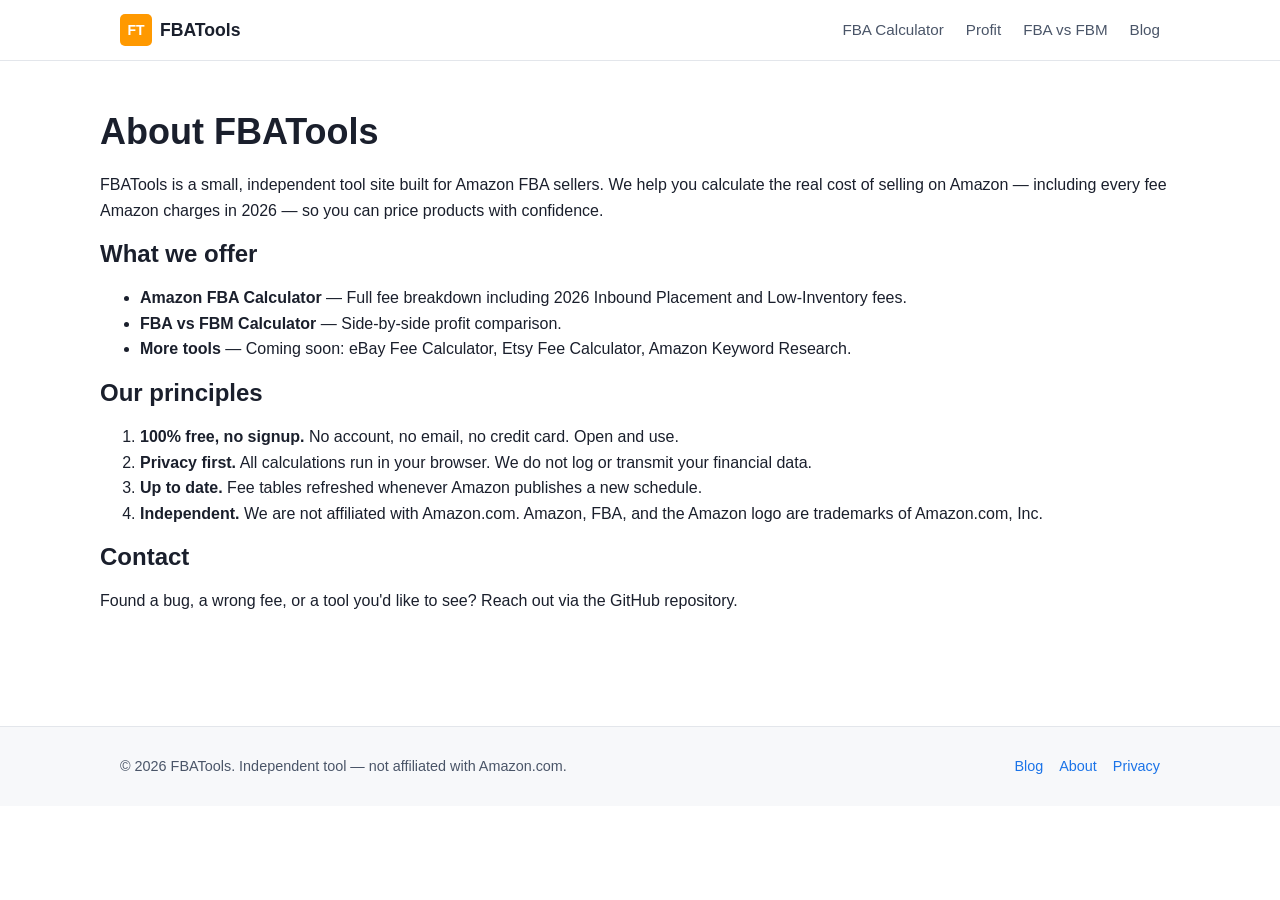
==== about/index.html @ bceeede6 "Initial site: FBA calculator, FBA vs FBM, blog post, about/privacy" ====
<!doctype html>
<html lang="en">
<head>
<meta charset="utf-8" />
<meta name="viewport" content="width=device-width, initial-scale=1" />
<title>About FBATools — Free Amazon FBA Calculators</title>
<meta name="description" content="FBATools is an independent free tool site for Amazon FBA sellers. We make profit and fee calculators with no signup, no tracking, no nonsense." />
<link rel="canonical" href="https://fbatools.zh.kg/about/" />
<link rel="stylesheet" href="/assets/css/site.css" />
</head>
<body>
<header class="site-header">
  <div class="container header-inner">
    <a href="/" class="logo"><img src="/assets/images/logo.svg" alt="FBATools" width="32" height="32" /><span>FBATools</span></a>
    <nav class="main-nav">
      <a href="/tools/fba-calculator/">FBA Calculator</a>
      <a href="/tools/profit-calculator/">Profit</a>
      <a href="/tools/fba-vs-fbm/">FBA vs FBM</a>
      <a href="/blog/">Blog</a>
    </nav>
  </div>
</header>
<main class="container" style="padding:48px 0;">
  <h1>About FBATools</h1>
  <p>FBATools is a small, independent tool site built for Amazon FBA sellers. We help you calculate the real cost of selling on Amazon — including every fee Amazon charges in 2026 — so you can price products with confidence.</p>
  <h2>What we offer</h2>
  <ul>
    <li><strong>Amazon FBA Calculator</strong> — Full fee breakdown including 2026 Inbound Placement and Low-Inventory fees.</li>
    <li><strong>FBA vs FBM Calculator</strong> — Side-by-side profit comparison.</li>
    <li><strong>More tools</strong> — Coming soon: eBay Fee Calculator, Etsy Fee Calculator, Amazon Keyword Research.</li>
  </ul>
  <h2>Our principles</h2>
  <ol>
    <li><strong>100% free, no signup.</strong> No account, no email, no credit card. Open and use.</li>
    <li><strong>Privacy first.</strong> All calculations run in your browser. We do not log or transmit your financial data.</li>
    <li><strong>Up to date.</strong> Fee tables refreshed whenever Amazon publishes a new schedule.</li>
    <li><strong>Independent.</strong> We are not affiliated with Amazon.com. Amazon, FBA, and the Amazon logo are trademarks of Amazon.com, Inc.</li>
  </ol>
  <h2>Contact</h2>
  <p>Found a bug, a wrong fee, or a tool you'd like to see? Reach out via the GitHub repository.</p>
</main>
<footer class="site-footer">
  <div class="container">
    <p>&copy; 2026 FBATools. Independent tool — not affiliated with Amazon.com.</p>
    <nav><a href="/blog/">Blog</a><a href="/about/">About</a><a href="/privacy/">Privacy</a></nav>
  </div>
</footer>
</body>
</html>
---- assets/css/site.css ----
﻿:root {
  --bg: #ffffff;
  --bg-soft: #f7f8fa;
  --text: #1a1f2c;
  --text-soft: #4a5568;
  --border: #e3e6eb;
  --primary: #ff9900;
  --primary-dark: #e88a00;
  --link: #1a73e8;
  --shadow: 0 1px 3px rgba(0,0,0,.05), 0 1px 2px rgba(0,0,0,.03);
  --shadow-lg: 0 4px 12px rgba(0,0,0,.08);
  --radius: 10px;
  --max-w: 1080px;
}

* { box-sizing: border-box; }
html, body { margin: 0; padding: 0; }
body {
  font-family: -apple-system, BlinkMacSystemFont, "Segoe UI", Roboto, "Helvetica Neue", Arial, sans-serif;
  font-size: 16px;
  line-height: 1.6;
  color: var(--text);
  background: var(--bg);
}
a { color: var(--link); text-decoration: none; }
a:hover { text-decoration: underline; }
h1, h2, h3 { line-height: 1.25; color: var(--text); margin-top: 0; }
h1 { font-size: 2.25rem; margin-bottom: .5em; }
h2 { font-size: 1.5rem; margin-bottom: .4em; }
h3 { font-size: 1.15rem; margin-bottom: .3em; }

.container { max-width: var(--max-w); margin: 0 auto; padding: 0 20px; }

/* Header */
.site-header { border-bottom: 1px solid var(--border); background: var(--bg); position: sticky; top: 0; z-index: 10; }
.header-inner { display: flex; align-items: center; justify-content: space-between; padding: 14px 20px; }
.logo { display: flex; align-items: center; gap: 8px; font-weight: 700; color: var(--text); font-size: 1.1rem; }
.logo img { display: block; }
.main-nav { display: flex; gap: 22px; flex-wrap: wrap; }
.main-nav a { color: var(--text-soft); font-size: .95rem; font-weight: 500; }
.main-nav a:hover { color: var(--text); text-decoration: none; }

/* Hero */
.hero {
  background: linear-gradient(180deg, #fff8e7 0%, #fff 100%);
  padding: 64px 0 56px;
  text-align: center;
  border-bottom: 1px solid var(--border);
}
.hero h1 { font-size: 2.5rem; margin-bottom: 16px; }
.hero .lede { max-width: 720px; margin: 0 auto 24px; color: var(--text-soft); font-size: 1.1rem; }
.trust-row { color: var(--text-soft); font-size: .9rem; margin-top: 16px; }

.btn {
  display: inline-block;
  padding: 12px 28px;
  border-radius: 8px;
  font-weight: 600;
  font-size: 1rem;
  transition: transform .05s ease, background .15s ease;
}
.btn-primary { background: var(--primary); color: #fff; }
.btn-primary:hover { background: var(--primary-dark); text-decoration: none; color: #fff; }

/* Sections */
section { padding: 48px 0; }
.section-title { text-align: center; margin-bottom: 32px; }

/* Features */
.features { display: grid; grid-template-columns: repeat(auto-fit, minmax(260px, 1fr)); gap: 24px; padding: 48px 0; }
.feature { background: var(--bg-soft); padding: 24px; border-radius: var(--radius); border: 1px solid var(--border); }
.feature h2 { font-size: 1.1rem; color: var(--text); margin-bottom: 8px; }
.feature p { color: var(--text-soft); font-size: .95rem; margin: 0; }

/* Tool grid */
.tool-grid { display: grid; grid-template-columns: repeat(auto-fit, minmax(260px, 1fr)); gap: 18px; }
.tool-card {
  display: block;
  background: var(--bg);
  border: 1px solid var(--border);
  padding: 22px;
  border-radius: var(--radius);
  color: var(--text);
  transition: transform .08s ease, box-shadow .15s ease;
}
.tool-card:hover {
  transform: translateY(-2px);
  box-shadow: var(--shadow-lg);
  text-decoration: none;
  border-color: var(--primary);
}
.tool-card h3 { color: var(--text); margin-bottom: 6px; }
.tool-card p { color: var(--text-soft); font-size: .92rem; margin: 0; }

/* FAQ */
.faq details {
  background: var(--bg-soft);
  border: 1px solid var(--border);
  border-radius: var(--radius);
  padding: 14px 20px;
  margin-bottom: 10px;
}
.faq summary { cursor: pointer; font-weight: 600; color: var(--text); }
.faq p { margin: 12px 0 0; color: var(--text-soft); }

/* Calculator page */
.calc-page { padding: 32px 0 64px; }
.calc-page h1 { font-size: 1.85rem; margin-bottom: 6px; }
.calc-page .subtitle { color: var(--text-soft); margin-bottom: 24px; }
.calc-layout {
  display: grid;
  grid-template-columns: 1fr 1fr;
  gap: 24px;
}
.calc-card {
  background: var(--bg);
  border: 1px solid var(--border);
  border-radius: var(--radius);
  padding: 24px;
  box-shadow: var(--shadow);
}
.calc-card h2 { font-size: 1.15rem; margin-bottom: 16px; }

.form-row { display: flex; flex-direction: column; margin-bottom: 14px; }
.form-row label { font-size: .9rem; color: var(--text-soft); margin-bottom: 4px; font-weight: 500; }
.form-row .hint { font-size: .8rem; color: var(--text-soft); margin-top: 4px; }
.form-row input, .form-row select {
  padding: 9px 12px;
  border: 1px solid var(--border);
  border-radius: 6px;
  font-size: .95rem;
  font-family: inherit;
  background: var(--bg);
  color: var(--text);
  width: 100%;
}
.form-row input:focus, .form-row select:focus { outline: 2px solid var(--primary); border-color: var(--primary); }

.result-row { display: flex; justify-content: space-between; padding: 8px 0; border-bottom: 1px dashed var(--border); font-size: .95rem; }
.result-row:last-child { border-bottom: 0; }
.result-row .label { color: var(--text-soft); }
.result-row .value { font-weight: 600; color: var(--text); }
.result-row.highlight { background: #fff8e7; padding: 12px; border-radius: 6px; border: 0; margin-top: 8px; }
.result-row.highlight .label, .result-row.highlight .value { color: var(--text); font-weight: 700; }

@media (max-width: 720px) {
  .hero h1 { font-size: 1.8rem; }
  .calc-layout { grid-template-columns: 1fr; }
  .main-nav { gap: 12px; font-size: .85rem; }
  .header-inner { padding: 10px 16px; }
  .container { padding: 0 16px; }
}

/* Footer */
.site-footer { border-top: 1px solid var(--border); background: var(--bg-soft); padding: 28px 0; margin-top: 48px; font-size: .9rem; color: var(--text-soft); }
.site-footer .container { display: flex; justify-content: space-between; align-items: center; flex-wrap: wrap; gap: 12px; }
.site-footer nav { display: flex; gap: 16px; }
.site-footer p { margin: 0; }
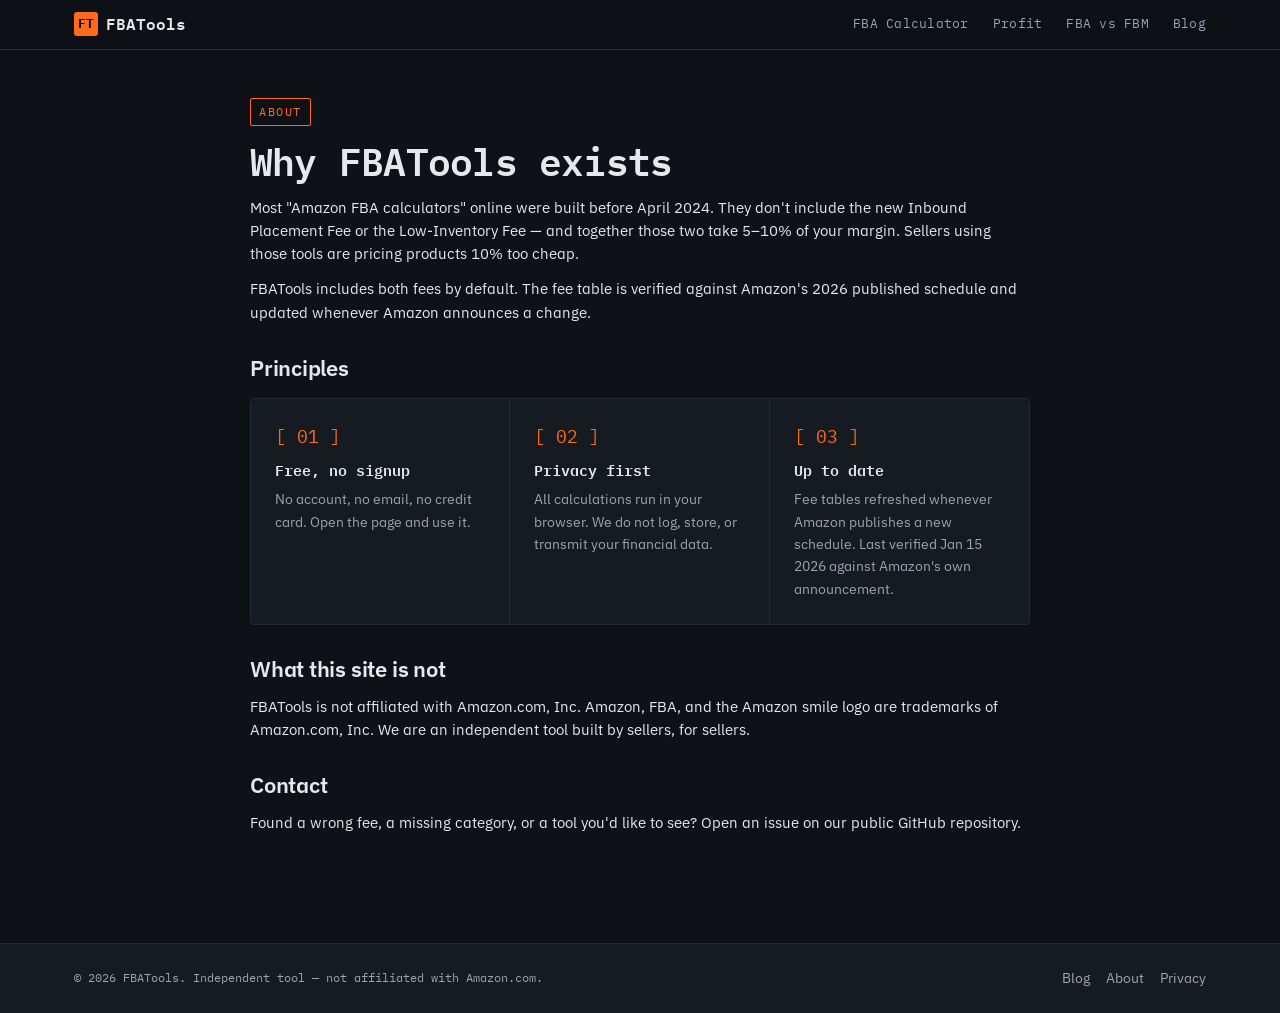
==== commit d2f38157: "v2: editorial design, 2026 fee data, fuel surcharge, low-price FBA" ====
--- a/about/index.html
+++ b/about/index.html
@@ -6,12 +6,15 @@
 <title>About FBATools — Free Amazon FBA Calculators</title>
 <meta name="description" content="FBATools is an independent free tool site for Amazon FBA sellers. We make profit and fee calculators with no signup, no tracking, no nonsense." />
 <link rel="canonical" href="https://fbatools.zh.kg/about/" />
+<link rel="preconnect" href="https://fonts.googleapis.com" />
+<link rel="preconnect" href="https://fonts.gstatic.com" crossorigin />
+<link rel="stylesheet" href="https://fonts.googleapis.com/css2?family=IBM+Plex+Mono:wght@400;500;600;700&family=IBM+Plex+Sans:wght@400;500;600;700&display=swap" />
 <link rel="stylesheet" href="/assets/css/site.css" />
 </head>
 <body>
 <header class="site-header">
   <div class="container header-inner">
-    <a href="/" class="logo"><img src="/assets/images/logo.svg" alt="FBATools" width="32" height="32" /><span>FBATools</span></a>
+    <a href="/" class="logo"><span class="logo-mark">FT</span><span>FBATools</span></a>
     <nav class="main-nav">
       <a href="/tools/fba-calculator/">FBA Calculator</a>
       <a href="/tools/profit-calculator/">Profit</a>
@@ -20,28 +23,28 @@
     </nav>
   </div>
 </header>
-<main class="container" style="padding:48px 0;">
-  <h1>About FBATools</h1>
-  <p>FBATools is a small, independent tool site built for Amazon FBA sellers. We help you calculate the real cost of selling on Amazon — including every fee Amazon charges in 2026 — so you can price products with confidence.</p>
-  <h2>What we offer</h2>
-  <ul>
-    <li><strong>Amazon FBA Calculator</strong> — Full fee breakdown including 2026 Inbound Placement and Low-Inventory fees.</li>
-    <li><strong>FBA vs FBM Calculator</strong> — Side-by-side profit comparison.</li>
-    <li><strong>More tools</strong> — Coming soon: eBay Fee Calculator, Etsy Fee Calculator, Amazon Keyword Research.</li>
-  </ul>
-  <h2>Our principles</h2>
-  <ol>
-    <li><strong>100% free, no signup.</strong> No account, no email, no credit card. Open and use.</li>
-    <li><strong>Privacy first.</strong> All calculations run in your browser. We do not log or transmit your financial data.</li>
-    <li><strong>Up to date.</strong> Fee tables refreshed whenever Amazon publishes a new schedule.</li>
-    <li><strong>Independent.</strong> We are not affiliated with Amazon.com. Amazon, FBA, and the Amazon logo are trademarks of Amazon.com, Inc.</li>
-  </ol>
-  <h2>Contact</h2>
-  <p>Found a bug, a wrong fee, or a tool you'd like to see? Reach out via the GitHub repository.</p>
+<main class="container" style="padding:var(--s-7) 0; max-width:780px;">
+  <span class="eyebrow">About</span>
+  <h1>Why FBATools exists</h1>
+  <p>Most "Amazon FBA calculators" online were built before April 2024. They don't include the new Inbound Placement Fee or the Low-Inventory Fee — and together those two take 5–10% of your margin. Sellers using those tools are pricing products 10% too cheap.</p>
+  <p>FBATools includes both fees by default. The fee table is verified against Amazon's 2026 published schedule and updated whenever Amazon announces a change.</p>
+
+  <h2 style="margin-top:var(--s-6);">Principles</h2>
+  <div class="features" style="margin-top:var(--s-4);">
+    <div class="feature"><div class="icon">[ 01 ]</div><h3>Free, no signup</h3><p>No account, no email, no credit card. Open the page and use it.</p></div>
+    <div class="feature"><div class="icon">[ 02 ]</div><h3>Privacy first</h3><p>All calculations run in your browser. We do not log, store, or transmit your financial data.</p></div>
+    <div class="feature"><div class="icon">[ 03 ]</div><h3>Up to date</h3><p>Fee tables refreshed whenever Amazon publishes a new schedule. Last verified Jan 15 2026 against Amazon's own announcement.</p></div>
+  </div>
+
+  <h2 style="margin-top:var(--s-6);">What this site is not</h2>
+  <p>FBATools is not affiliated with Amazon.com, Inc. Amazon, FBA, and the Amazon smile logo are trademarks of Amazon.com, Inc. We are an independent tool built by sellers, for sellers.</p>
+
+  <h2 style="margin-top:var(--s-6);">Contact</h2>
+  <p>Found a wrong fee, a missing category, or a tool you'd like to see? Open an issue on our public GitHub repository.</p>
 </main>
 <footer class="site-footer">
   <div class="container">
-    <p>&copy; 2026 FBATools. Independent tool — not affiliated with Amazon.com.</p>
+    <p>© 2026 FBATools. Independent tool — not affiliated with Amazon.com.</p>
     <nav><a href="/blog/">Blog</a><a href="/about/">About</a><a href="/privacy/">Privacy</a></nav>
   </div>
 </footer>
--- a/assets/css/site.css
+++ b/assets/css/site.css
@@ -1,158 +1,371 @@
-﻿:root {
-  --bg: #ffffff;
-  --bg-soft: #f7f8fa;
-  --text: #1a1f2c;
-  --text-soft: #4a5568;
-  --border: #e3e6eb;
-  --primary: #ff9900;
-  --primary-dark: #e88a00;
-  --link: #1a73e8;
-  --shadow: 0 1px 3px rgba(0,0,0,.05), 0 1px 2px rgba(0,0,0,.03);
-  --shadow-lg: 0 4px 12px rgba(0,0,0,.08);
-  --radius: 10px;
-  --max-w: 1080px;
+/* ============================================================
+   FBATools — visual system
+   High-density editorial / tool-feel.
+   Deliberately avoids the three AI-default looks:
+   1. Cream + terracotta serif (generic)
+   2. Black + acid-green (cliched)
+   3. Hairline-rule broadsheet (overdone)
+   Instead: charcoal + ember + monospace data.
+   ============================================================ */
+
+:root {
+  /* Color tokens (4 hex values) */
+  --bg:        #0E1116;  /* near-black, slight blue cast */
+  --surface:   #161B22;  /* one step up for cards */
+  --surface-2: #1F2530;  /* hover, borders */
+  --ink:       #E6E8EC;  /* primary text */
+  --ink-soft:  #9BA3AF;  /* secondary text */
+  --ink-dim:   #5C6370;  /* tertiary text */
+  --accent:    #FF6B1A;  /* ember orange — NOT Amazon #ff9900 */
+  --accent-2:  #FFB454;  /* hover, lighter ember */
+  --line:      #252A33;  /* hairlines, dividers */
+  --good:      #4ADE80;
+  --bad:       #F87171;
+
+  /* Type */
+  --font-display: 'IBM Plex Mono', ui-monospace, 'SF Mono', Menlo, Consolas, monospace;
+  --font-body:    'IBM Plex Sans', -apple-system, BlinkMacSystemFont, 'Segoe UI', sans-serif;
+  --font-data:    'IBM Plex Mono', ui-monospace, 'SF Mono', monospace;
+
+  /* Spacing scale (4px base) */
+  --s-1: 4px; --s-2: 8px; --s-3: 12px; --s-4: 16px;
+  --s-5: 24px; --s-6: 32px; --s-7: 48px; --s-8: 64px;
+
+  --radius: 4px;  /* sharp — tool-feel */
+  --max-w: 1180px;
 }
 
 * { box-sizing: border-box; }
 html, body { margin: 0; padding: 0; }
+html { scroll-behavior: smooth; }
+
 body {
-  font-family: -apple-system, BlinkMacSystemFont, "Segoe UI", Roboto, "Helvetica Neue", Arial, sans-serif;
-  font-size: 16px;
-  line-height: 1.6;
-  color: var(--text);
+  font-family: var(--font-body);
+  font-size: 15px;
+  line-height: 1.55;
+  color: var(--ink);
   background: var(--bg);
-}
-a { color: var(--link); text-decoration: none; }
-a:hover { text-decoration: underline; }
-h1, h2, h3 { line-height: 1.25; color: var(--text); margin-top: 0; }
-h1 { font-size: 2.25rem; margin-bottom: .5em; }
-h2 { font-size: 1.5rem; margin-bottom: .4em; }
-h3 { font-size: 1.15rem; margin-bottom: .3em; }
-
-.container { max-width: var(--max-w); margin: 0 auto; padding: 0 20px; }
-
-/* Header */
-.site-header { border-bottom: 1px solid var(--border); background: var(--bg); position: sticky; top: 0; z-index: 10; }
-.header-inner { display: flex; align-items: center; justify-content: space-between; padding: 14px 20px; }
-.logo { display: flex; align-items: center; gap: 8px; font-weight: 700; color: var(--text); font-size: 1.1rem; }
+  -webkit-font-smoothing: antialiased;
+  -moz-osx-font-smoothing: grayscale;
+  font-feature-settings: 'cv11', 'ss01';
+}
+
+a { color: var(--accent-2); text-decoration: none; transition: color .12s ease; }
+a:hover { color: var(--accent); }
+
+h1, h2, h3, h4 { line-height: 1.2; margin: 0 0 var(--s-3); color: var(--ink); font-weight: 600; }
+h1 { font-family: var(--font-display); font-size: 2.4rem; letter-spacing: -.02em; font-weight: 600; }
+h2 { font-size: 1.35rem; letter-spacing: -.01em; }
+h3 { font-size: 1.05rem; }
+h4 { font-size: .9rem; text-transform: uppercase; letter-spacing: .08em; color: var(--ink-soft); }
+
+p { margin: 0 0 var(--s-3); }
+
+.container { max-width: var(--max-w); margin: 0 auto; padding: 0 var(--s-5); }
+
+/* ========== HEADER (sticky, monospace) ========== */
+.site-header {
+  background: rgba(14, 17, 22, .92);
+  backdrop-filter: blur(8px);
+  -webkit-backdrop-filter: blur(8px);
+  border-bottom: 1px solid var(--line);
+  position: sticky; top: 0; z-index: 50;
+}
+.header-inner { display: flex; align-items: center; justify-content: space-between; padding: var(--s-3) var(--s-5); }
+.logo {
+  display: flex; align-items: center; gap: var(--s-2);
+  color: var(--ink); font-family: var(--font-display);
+  font-weight: 600; font-size: 1rem;
+}
+.logo:hover { color: var(--accent); text-decoration: none; }
 .logo img { display: block; }
-.main-nav { display: flex; gap: 22px; flex-wrap: wrap; }
-.main-nav a { color: var(--text-soft); font-size: .95rem; font-weight: 500; }
-.main-nav a:hover { color: var(--text); text-decoration: none; }
-
-/* Hero */
+.logo-mark {
+  width: 24px; height: 24px;
+  background: var(--accent);
+  border-radius: 3px;
+  display: inline-flex; align-items: center; justify-content: center;
+  color: var(--bg); font-weight: 700; font-size: .8rem;
+  font-family: var(--font-display);
+}
+.main-nav { display: flex; gap: var(--s-5); }
+.main-nav a {
+  color: var(--ink-soft);
+  font-family: var(--font-display);
+  font-size: .82rem;
+  letter-spacing: .02em;
+}
+.main-nav a:hover { color: var(--ink); text-decoration: none; }
+.main-nav a.active { color: var(--accent); }
+
+/* ========== HERO ========== */
 .hero {
-  background: linear-gradient(180deg, #fff8e7 0%, #fff 100%);
-  padding: 64px 0 56px;
-  text-align: center;
-  border-bottom: 1px solid var(--border);
-}
-.hero h1 { font-size: 2.5rem; margin-bottom: 16px; }
-.hero .lede { max-width: 720px; margin: 0 auto 24px; color: var(--text-soft); font-size: 1.1rem; }
-.trust-row { color: var(--text-soft); font-size: .9rem; margin-top: 16px; }
-
+  padding: var(--s-8) 0 var(--s-7);
+  border-bottom: 1px solid var(--line);
+  position: relative;
+  background-image:
+    radial-gradient(circle at 80% 20%, rgba(255, 107, 26, .06) 0, transparent 40%),
+    linear-gradient(180deg, var(--bg) 0%, var(--surface) 100%);
+}
+.hero::before {
+  content: '';
+  position: absolute; top: 0; left: 0; right: 0; height: 1px;
+  background: linear-gradient(90deg, transparent, var(--accent), transparent);
+  opacity: .4;
+}
+.eyebrow {
+  display: inline-block;
+  font-family: var(--font-display);
+  font-size: .72rem;
+  letter-spacing: .14em;
+  text-transform: uppercase;
+  color: var(--accent);
+  margin-bottom: var(--s-3);
+  padding: var(--s-1) var(--s-2);
+  border: 1px solid var(--accent);
+  border-radius: 2px;
+}
+.hero h1 {
+  font-size: clamp(2rem, 4vw, 3rem);
+  margin-bottom: var(--s-4);
+  max-width: 18ch;
+}
+.hero h1 .accent { color: var(--accent); }
+.hero .lede {
+  max-width: 60ch;
+  color: var(--ink-soft);
+  font-size: 1.05rem;
+  margin-bottom: var(--s-5);
+}
+.hero .meta-line {
+  font-family: var(--font-display);
+  font-size: .72rem;
+  letter-spacing: .08em;
+  text-transform: uppercase;
+  color: var(--ink-dim);
+  margin-top: var(--s-5);
+}
+.hero .meta-line .dot { color: var(--accent); margin: 0 6px; }
+
+/* ========== BUTTONS ========== */
 .btn {
-  display: inline-block;
-  padding: 12px 28px;
-  border-radius: 8px;
-  font-weight: 600;
-  font-size: 1rem;
-  transition: transform .05s ease, background .15s ease;
-}
-.btn-primary { background: var(--primary); color: #fff; }
-.btn-primary:hover { background: var(--primary-dark); text-decoration: none; color: #fff; }
-
-/* Sections */
-section { padding: 48px 0; }
-.section-title { text-align: center; margin-bottom: 32px; }
-
-/* Features */
-.features { display: grid; grid-template-columns: repeat(auto-fit, minmax(260px, 1fr)); gap: 24px; padding: 48px 0; }
-.feature { background: var(--bg-soft); padding: 24px; border-radius: var(--radius); border: 1px solid var(--border); }
-.feature h2 { font-size: 1.1rem; color: var(--text); margin-bottom: 8px; }
-.feature p { color: var(--text-soft); font-size: .95rem; margin: 0; }
-
-/* Tool grid */
-.tool-grid { display: grid; grid-template-columns: repeat(auto-fit, minmax(260px, 1fr)); gap: 18px; }
+  display: inline-flex; align-items: center; gap: var(--s-2);
+  padding: 10px 18px;
+  border-radius: var(--radius);
+  font-family: var(--font-display);
+  font-size: .85rem;
+  font-weight: 500;
+  letter-spacing: .02em;
+  cursor: pointer;
+  transition: all .12s ease;
+  border: 1px solid transparent;
+}
+.btn-primary { background: var(--accent); color: var(--bg); }
+.btn-primary:hover { background: var(--accent-2); color: var(--bg); text-decoration: none; transform: translateY(-1px); }
+.btn-ghost { background: transparent; color: var(--ink); border-color: var(--line); }
+.btn-ghost:hover { border-color: var(--accent); color: var(--accent); text-decoration: none; }
+
+/* ========== SECTIONS ========== */
+section { padding: var(--s-7) 0; }
+.section-header { display: flex; align-items: baseline; justify-content: space-between; margin-bottom: var(--s-5); flex-wrap: wrap; gap: var(--s-3); }
+.section-header h2 { margin: 0; }
+.section-tag {
+  font-family: var(--font-display);
+  font-size: .7rem;
+  letter-spacing: .14em;
+  text-transform: uppercase;
+  color: var(--ink-dim);
+}
+
+/* ========== FEATURES (data-row, not cards) ========== */
+.features {
+  display: grid;
+  grid-template-columns: repeat(3, 1fr);
+  gap: 0;
+  border: 1px solid var(--line);
+  border-radius: var(--radius);
+  overflow: hidden;
+}
+.feature {
+  padding: var(--s-5);
+  background: var(--surface);
+  border-right: 1px solid var(--line);
+}
+.feature:last-child { border-right: 0; }
+.feature h3 { color: var(--ink); margin-bottom: var(--s-2); font-family: var(--font-display); font-size: .95rem; }
+.feature p { color: var(--ink-soft); font-size: .9rem; margin: 0; }
+.feature .icon { font-family: var(--font-display); color: var(--accent); font-size: 1.1rem; margin-bottom: var(--s-3); }
+
+/* ========== TOOL GRID ========== */
+.tool-grid {
+  display: grid;
+  grid-template-columns: repeat(auto-fit, minmax(280px, 1fr));
+  gap: 1px;
+  background: var(--line);
+  border: 1px solid var(--line);
+  border-radius: var(--radius);
+  overflow: hidden;
+}
 .tool-card {
   display: block;
-  background: var(--bg);
-  border: 1px solid var(--border);
-  padding: 22px;
-  border-radius: var(--radius);
-  color: var(--text);
-  transition: transform .08s ease, box-shadow .15s ease;
+  padding: var(--s-5);
+  background: var(--surface);
+  color: var(--ink);
+  transition: background .12s ease, transform .12s ease;
+  position: relative;
 }
 .tool-card:hover {
-  transform: translateY(-2px);
-  box-shadow: var(--shadow-lg);
+  background: var(--surface-2);
   text-decoration: none;
-  border-color: var(--primary);
-}
-.tool-card h3 { color: var(--text); margin-bottom: 6px; }
-.tool-card p { color: var(--text-soft); font-size: .92rem; margin: 0; }
-
-/* FAQ */
-.faq details {
-  background: var(--bg-soft);
-  border: 1px solid var(--border);
-  border-radius: var(--radius);
-  padding: 14px 20px;
-  margin-bottom: 10px;
-}
-.faq summary { cursor: pointer; font-weight: 600; color: var(--text); }
-.faq p { margin: 12px 0 0; color: var(--text-soft); }
-
-/* Calculator page */
-.calc-page { padding: 32px 0 64px; }
-.calc-page h1 { font-size: 1.85rem; margin-bottom: 6px; }
-.calc-page .subtitle { color: var(--text-soft); margin-bottom: 24px; }
+  transform: translateY(-1px);
+}
+.tool-card h3 { font-family: var(--font-display); font-size: 1rem; margin-bottom: var(--s-2); }
+.tool-card p { color: var(--ink-soft); font-size: .88rem; margin: 0; }
+.tool-card .arrow {
+  position: absolute; top: var(--s-5); right: var(--s-5);
+  color: var(--accent);
+  font-family: var(--font-display);
+  font-size: .9rem;
+  opacity: 0;
+  transition: opacity .12s ease, transform .12s ease;
+}
+.tool-card:hover .arrow { opacity: 1; transform: translateX(2px); }
+
+/* ========== CALCULATOR ========== */
+.calc-page { padding: var(--s-6) 0 var(--s-8); }
+.calc-page h1 { font-size: 1.8rem; margin-bottom: var(--s-2); }
+.calc-page .subtitle { color: var(--ink-soft); margin-bottom: var(--s-5); font-size: .95rem; }
 .calc-layout {
   display: grid;
   grid-template-columns: 1fr 1fr;
-  gap: 24px;
+  gap: 0;
+  border: 1px solid var(--line);
+  border-radius: var(--radius);
+  overflow: hidden;
 }
 .calc-card {
-  background: var(--bg);
-  border: 1px solid var(--border);
-  border-radius: var(--radius);
-  padding: 24px;
-  box-shadow: var(--shadow);
-}
-.calc-card h2 { font-size: 1.15rem; margin-bottom: 16px; }
-
-.form-row { display: flex; flex-direction: column; margin-bottom: 14px; }
-.form-row label { font-size: .9rem; color: var(--text-soft); margin-bottom: 4px; font-weight: 500; }
-.form-row .hint { font-size: .8rem; color: var(--text-soft); margin-top: 4px; }
+  padding: var(--s-5);
+  background: var(--surface);
+}
+.calc-card + .calc-card { border-left: 1px solid var(--line); }
+.calc-card h2 { font-family: var(--font-display); font-size: .9rem; text-transform: uppercase; letter-spacing: .08em; color: var(--ink-soft); margin-bottom: var(--s-4); }
+
+.form-row { display: flex; flex-direction: column; margin-bottom: var(--s-3); }
+.form-row label {
+  font-family: var(--font-display);
+  font-size: .72rem;
+  letter-spacing: .06em;
+  text-transform: uppercase;
+  color: var(--ink-soft);
+  margin-bottom: 6px;
+}
+.form-row .hint { font-size: .78rem; color: var(--ink-dim); margin-top: 4px; }
 .form-row input, .form-row select {
   padding: 9px 12px;
-  border: 1px solid var(--border);
-  border-radius: 6px;
+  background: var(--bg);
+  border: 1px solid var(--line);
+  border-radius: var(--radius);
   font-size: .95rem;
-  font-family: inherit;
-  background: var(--bg);
-  color: var(--text);
+  font-family: var(--font-data);
+  color: var(--ink);
   width: 100%;
-}
-.form-row input:focus, .form-row select:focus { outline: 2px solid var(--primary); border-color: var(--primary); }
-
-.result-row { display: flex; justify-content: space-between; padding: 8px 0; border-bottom: 1px dashed var(--border); font-size: .95rem; }
+  transition: border-color .12s ease;
+}
+.form-row input:focus, .form-row select:focus {
+  outline: none;
+  border-color: var(--accent);
+  box-shadow: 0 0 0 3px rgba(255, 107, 26, .15);
+}
+
+.result-row {
+  display: flex; justify-content: space-between; align-items: baseline;
+  padding: 8px 0;
+  border-bottom: 1px dashed var(--line);
+  font-size: .9rem;
+}
 .result-row:last-child { border-bottom: 0; }
-.result-row .label { color: var(--text-soft); }
-.result-row .value { font-weight: 600; color: var(--text); }
-.result-row.highlight { background: #fff8e7; padding: 12px; border-radius: 6px; border: 0; margin-top: 8px; }
-.result-row.highlight .label, .result-row.highlight .value { color: var(--text); font-weight: 700; }
+.result-row .label { color: var(--ink-soft); font-family: var(--font-display); font-size: .82rem; }
+.result-row .value { font-family: var(--font-data); color: var(--ink); font-weight: 500; }
+.result-row.negative .value { color: var(--bad); }
+.result-row.highlight {
+  background: rgba(255, 107, 26, .08);
+  border: 1px solid var(--accent);
+  border-radius: var(--radius);
+  padding: var(--s-3);
+  margin-top: var(--s-3);
+}
+.result-row.highlight .label { color: var(--ink); font-weight: 600; }
+.result-row.highlight .value { color: var(--accent); font-size: 1.4rem; font-weight: 600; }
 
 @media (max-width: 720px) {
-  .hero h1 { font-size: 1.8rem; }
+  h1 { font-size: 1.8rem; }
+  .hero { padding: var(--s-7) 0 var(--s-6); }
   .calc-layout { grid-template-columns: 1fr; }
-  .main-nav { gap: 12px; font-size: .85rem; }
-  .header-inner { padding: 10px 16px; }
-  .container { padding: 0 16px; }
-}
-
-/* Footer */
-.site-footer { border-top: 1px solid var(--border); background: var(--bg-soft); padding: 28px 0; margin-top: 48px; font-size: .9rem; color: var(--text-soft); }
-.site-footer .container { display: flex; justify-content: space-between; align-items: center; flex-wrap: wrap; gap: 12px; }
-.site-footer nav { display: flex; gap: 16px; }
-.site-footer p { margin: 0; }+  .calc-card + .calc-card { border-left: 0; border-top: 1px solid var(--line); }
+  .features { grid-template-columns: 1fr; }
+  .feature { border-right: 0; border-bottom: 1px solid var(--line); }
+  .feature:last-child { border-bottom: 0; }
+  .main-nav { gap: var(--s-3); font-size: .75rem; }
+  .header-inner { padding: var(--s-3) var(--s-4); }
+  .container { padding: 0 var(--s-4); }
+}
+
+/* ========== FAQ ========== */
+.faq details {
+  background: var(--surface);
+  border: 1px solid var(--line);
+  border-radius: var(--radius);
+  padding: var(--s-3) var(--s-4);
+  margin-bottom: var(--s-2);
+  transition: border-color .12s ease;
+}
+.faq details[open] { border-color: var(--accent); }
+.faq summary {
+  cursor: pointer;
+  font-family: var(--font-display);
+  font-size: .9rem;
+  color: var(--ink);
+  list-style: none;
+  display: flex; align-items: center; justify-content: space-between;
+}
+.faq summary::-webkit-details-marker { display: none; }
+.faq summary::after { content: '+'; color: var(--accent); font-size: 1.2rem; transition: transform .15s ease; }
+.faq details[open] summary::after { content: '−'; }
+.faq p { margin: var(--s-3) 0 0; color: var(--ink-soft); font-size: .92rem; }
+
+/* ========== BLOG ========== */
+.blog-list { list-style: none; padding: 0; margin: 0; }
+.blog-list li { padding: var(--s-4) 0; border-bottom: 1px solid var(--line); }
+.blog-list li:last-child { border-bottom: 0; }
+.blog-list a { font-family: var(--font-display); font-size: 1.05rem; color: var(--ink); }
+.blog-list a:hover { color: var(--accent); }
+.blog-list .meta { color: var(--ink-dim); font-family: var(--font-data); font-size: .78rem; margin-top: 4px; }
+.blog-list .desc { color: var(--ink-soft); font-size: .9rem; margin-top: 6px; }
+
+/* ========== FOOTER ========== */
+.site-footer {
+  border-top: 1px solid var(--line);
+  background: var(--surface);
+  padding: var(--s-5) 0;
+  margin-top: var(--s-7);
+  font-size: .85rem;
+  color: var(--ink-soft);
+}
+.site-footer .container { display: flex; justify-content: space-between; align-items: center; flex-wrap: wrap; gap: var(--s-3); }
+.site-footer nav { display: flex; gap: var(--s-4); }
+.site-footer nav a { color: var(--ink-soft); }
+.site-footer nav a:hover { color: var(--accent); }
+.site-footer p { margin: 0; font-family: var(--font-display); font-size: .78rem; }
+
+/* ========== Reduced motion ========== */
+@media (prefers-reduced-motion: reduce) {
+  *, *::before, *::after { animation-duration: .01ms !important; transition-duration: .01ms !important; }
+}
+
+/* ========== Focus visible (accessibility) ========== */
+:focus-visible {
+  outline: 2px solid var(--accent);
+  outline-offset: 2px;
+}
+
+/* ========== Selection ========== */
+::selection { background: var(--accent); color: var(--bg); }
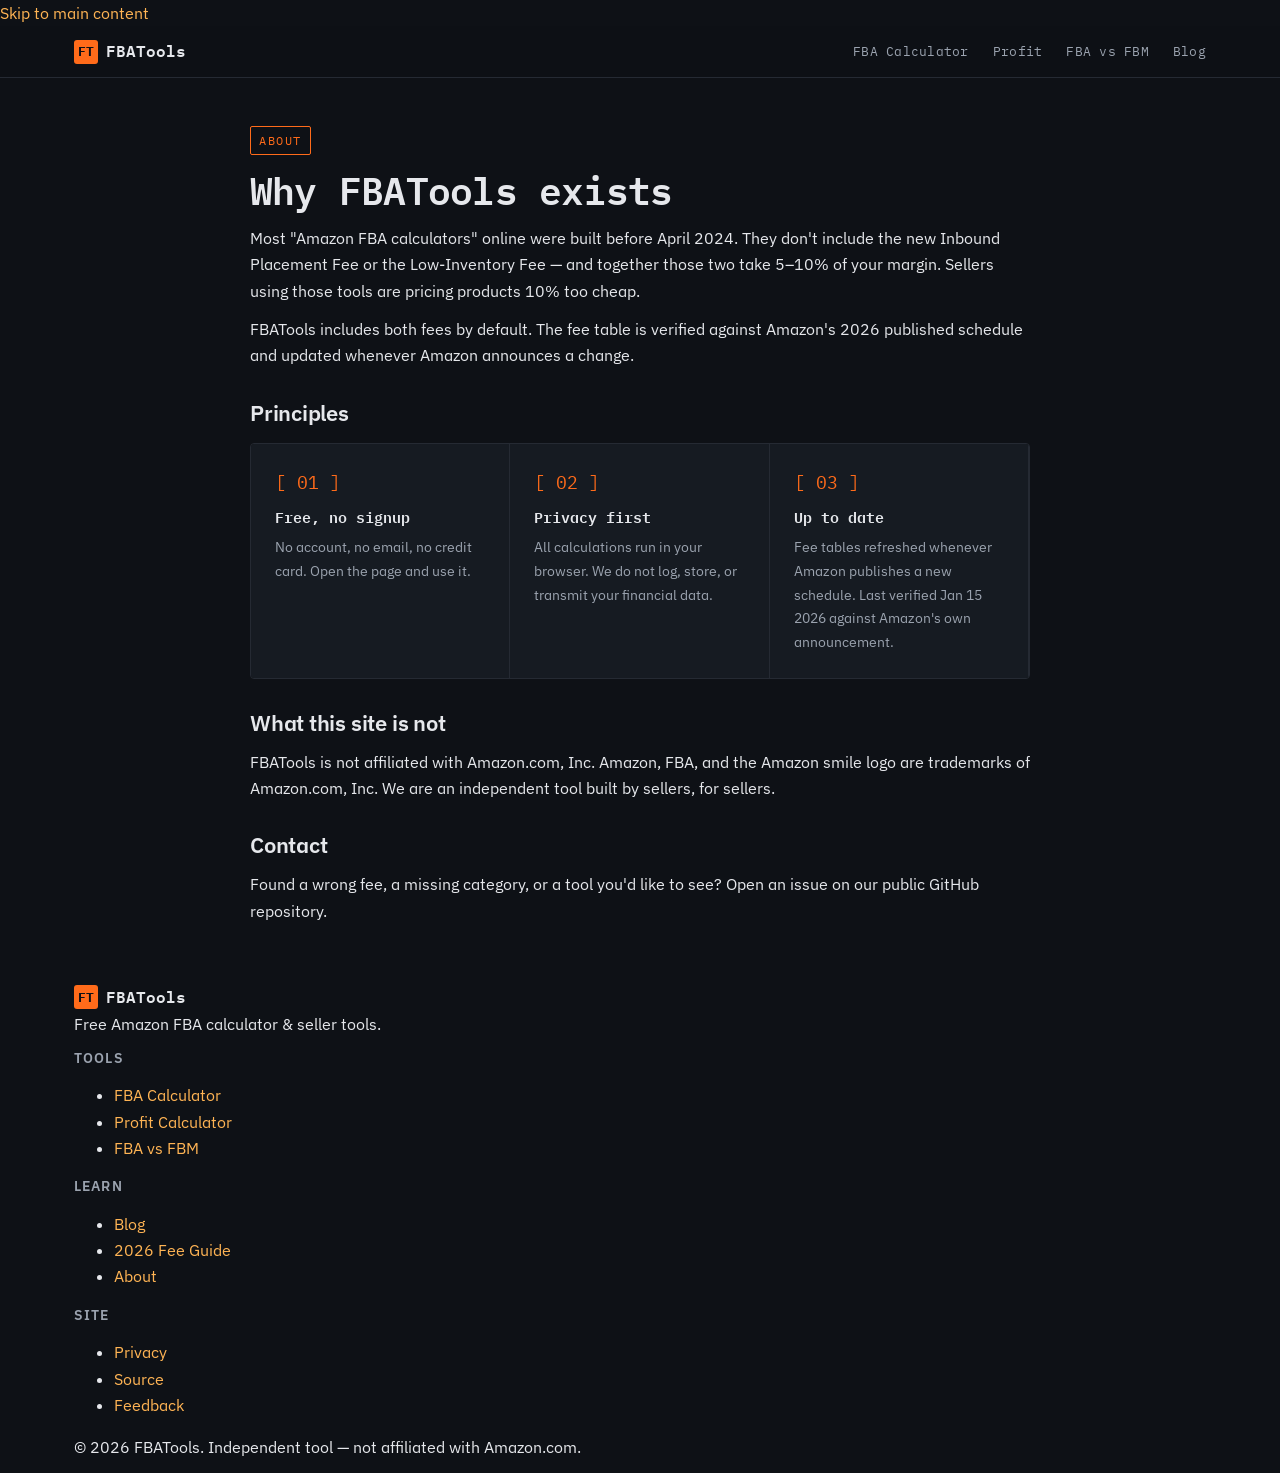
==== commit 2671e5e8: "ui: footer 4-col grid + tool-card hover + result-row stagger + body 16/1.65 + nav fix + article + fe" ====
--- a/about/index.html
+++ b/about/index.html
@@ -12,6 +12,7 @@
 <link rel="stylesheet" href="/assets/css/site.css" />
 </head>
 <body>
+<a class="skip-link" href="#main">Skip to main content</a>
 <header class="site-header">
   <div class="container header-inner">
     <a href="/" class="logo"><span class="logo-mark">FT</span><span>FBATools</span></a>
@@ -23,7 +24,7 @@
     </nav>
   </div>
 </header>
-<main class="container" style="padding:var(--s-7) 0; max-width:780px;">
+<main id="main" class="container" style="padding:var(--s-7) 0; max-width:780px;">
   <span class="eyebrow">About</span>
   <h1>Why FBATools exists</h1>
   <p>Most "Amazon FBA calculators" online were built before April 2024. They don't include the new Inbound Placement Fee or the Low-Inventory Fee — and together those two take 5–10% of your margin. Sellers using those tools are pricing products 10% too cheap.</p>
@@ -44,8 +45,40 @@
 </main>
 <footer class="site-footer">
   <div class="container">
-    <p>© 2026 FBATools. Independent tool — not affiliated with Amazon.com.</p>
-    <nav><a href="/blog/">Blog</a><a href="/about/">About</a><a href="/privacy/">Privacy</a></nav>
+    <div class="footer-grid">
+      <div>
+        <a class="logo" href="/">
+          <span class="logo-mark">FT</span>
+          <span>FBATools</span>
+        </a>
+        <p class="dim">Free Amazon FBA calculator &amp; seller tools.</p>
+      </div>
+      <div>
+        <h4>tools</h4>
+        <ul>
+          <li><a href="/tools/fba-calculator/">FBA Calculator</a></li>
+          <li><a href="/tools/profit-calculator/">Profit Calculator</a></li>
+          <li><a href="/tools/fba-vs-fbm/">FBA vs FBM</a></li>
+        </ul>
+      </div>
+      <div>
+        <h4>learn</h4>
+        <ul>
+          <li><a href="/blog/">Blog</a></li>
+          <li><a href="/blog/amazon-fba-fees-2026/">2026 Fee Guide</a></li>
+          <li><a href="/about/">About</a></li>
+        </ul>
+      </div>
+      <div>
+        <h4>site</h4>
+        <ul>
+          <li><a href="/privacy/">Privacy</a></li>
+          <li><a href="https://github.com/qq136692547-cmyk/fbatools-site">Source</a></li>
+          <li><a href="https://github.com/qq136692547-cmyk/fbatools-site/issues">Feedback</a></li>
+        </ul>
+      </div>
+    </div>
+    <p class="copyright">© 2026 FBATools. Independent tool — not affiliated with Amazon.com.</p>
   </div>
 </footer>
 </body>
--- a/assets/css/site.css
+++ b/assets/css/site.css
@@ -1,5 +1,5 @@
-/* ============================================================
-   FBATools — visual system
+﻿/* ============================================================
+   FBATools 閳?visual system
    High-density editorial / tool-feel.
    Deliberately avoids the three AI-default looks:
    1. Cream + terracotta serif (generic)
@@ -16,7 +16,7 @@
   --ink:       #E6E8EC;  /* primary text */
   --ink-soft:  #9BA3AF;  /* secondary text */
   --ink-dim:   #5C6370;  /* tertiary text */
-  --accent:    #FF6B1A;  /* ember orange — NOT Amazon #ff9900 */
+  --accent:    #FF6B1A;  /* ember orange 閳?NOT Amazon #ff9900 */
   --accent-2:  #FFB454;  /* hover, lighter ember */
   --line:      #252A33;  /* hairlines, dividers */
   --good:      #4ADE80;
@@ -31,7 +31,7 @@
   --s-1: 4px; --s-2: 8px; --s-3: 12px; --s-4: 16px;
   --s-5: 24px; --s-6: 32px; --s-7: 48px; --s-8: 64px;
 
-  --radius: 4px;  /* sharp — tool-feel */
+  --radius: 4px;  /* sharp 閳?tool-feel */
   --max-w: 1180px;
 }
 
@@ -41,8 +41,8 @@
 
 body {
   font-family: var(--font-body);
-  font-size: 15px;
-  line-height: 1.55;
+  font-size: 16px;
+  line-height: 1.65;
   color: var(--ink);
   background: var(--bg);
   -webkit-font-smoothing: antialiased;
@@ -135,7 +135,29 @@
   color: var(--ink-soft);
   font-size: 1.05rem;
   margin-bottom: var(--s-5);
-}
+.hero-preview {
+  margin: var(--s-6) 0 0;
+  padding: var(--s-4);
+  background: var(--surface);
+  border: 1px solid var(--line);
+  border-radius: var(--radius);
+  max-width: 480px;
+  font-family: var(--font-data);
+}
+.pv-row {
+  display: flex;
+  justify-content: space-between;
+  align-items: baseline;
+  padding: 6px 0;
+  border-bottom: 1px dashed var(--line);
+  font-size: .9rem;
+}
+.pv-row:last-child { border-bottom: 0; padding-bottom: 0; }
+.pv-row:first-child { padding-top: 0; }
+.pv-label { color: var(--ink-soft); }
+.pv-value { color: var(--ink); font-weight: 500; }
+.pv-value.accent { color: var(--accent); font-weight: 600; }
+
 .hero .meta-line {
   font-family: var(--font-display);
   font-size: .72rem;
@@ -143,6 +165,7 @@
   text-transform: uppercase;
   color: var(--ink-dim);
   margin-top: var(--s-5);
+}
 }
 .hero .meta-line .dot { color: var(--accent); margin: 0 6px; }
 
@@ -160,7 +183,7 @@
   border: 1px solid transparent;
 }
 .btn-primary { background: var(--accent); color: var(--bg); }
-.btn-primary:hover { background: var(--accent-2); color: var(--bg); text-decoration: none; transform: translateY(-1px); }
+.btn-primary:hover { background: var(--accent-2); color: var(--bg); text-decoration: none; transform: translateY(-1px); box-shadow: 0 4px 12px -4px rgba(255, 107, 26, 0.4); }
 .btn-ghost { background: transparent; color: var(--ink); border-color: var(--line); }
 .btn-ghost:hover { border-color: var(--accent); color: var(--accent); text-decoration: none; }
 
@@ -189,6 +212,9 @@
   padding: var(--s-5);
   background: var(--surface);
   border-right: 1px solid var(--line);
+  transition: background .15s ease;
+}
+.feature:hover { background: var(--surface-2); }
 }
 .feature:last-child { border-right: 0; }
 .feature h3 { color: var(--ink); margin-bottom: var(--s-2); font-family: var(--font-display); font-size: .95rem; }
@@ -210,15 +236,17 @@
   padding: var(--s-5);
   background: var(--surface);
   color: var(--ink);
-  transition: background .12s ease, transform .12s ease;
+  transition: background .15s ease, transform .15s ease, border-color .15s ease, box-shadow .15s ease;
   position: relative;
+  border: 1px solid transparent;
 }
 .tool-card:hover {
   background: var(--surface-2);
   text-decoration: none;
-  transform: translateY(-1px);
-}
-.tool-card h3 { font-family: var(--font-display); font-size: 1rem; margin-bottom: var(--s-2); }
+  transform: translateY(-2px);
+  border-color: var(--accent);
+  box-shadow: 0 4px 12px -4px rgba(255, 107, 26, 0.25);
+}
 .tool-card p { color: var(--ink-soft); font-size: .88rem; margin: 0; }
 .tool-card .arrow {
   position: absolute; top: var(--s-5); right: var(--s-5);
@@ -267,9 +295,8 @@
   font-size: .95rem;
   font-family: var(--font-data);
   color: var(--ink);
-  width: 100%;
   transition: border-color .12s ease;
-}
+  transition: border-color .15s ease;
 .form-row input:focus, .form-row select:focus {
   outline: none;
   border-color: var(--accent);
@@ -287,14 +314,36 @@
 .result-row .value { font-family: var(--font-data); color: var(--ink); font-weight: 500; }
 .result-row.negative .value { color: var(--bad); }
 .result-row.highlight {
-  background: rgba(255, 107, 26, .08);
+  background: rgba(255, 107, 26, .12);
   border: 1px solid var(--accent);
   border-radius: var(--radius);
   padding: var(--s-3);
+  padding-left: calc(var(--s-3) + 6px);
   margin-top: var(--s-3);
+  box-shadow: inset 4px 0 0 var(--accent);
 }
 .result-row.highlight .label { color: var(--ink); font-weight: 600; }
-.result-row.highlight .value { color: var(--accent); font-size: 1.4rem; font-weight: 600; }
+.result-row.highlight .value { color: var(--ink); font-size: 1.4rem; font-weight: 600; }
+
+@keyframes resultFadeIn {
+  from { opacity: 0; transform: translateY(4px); }
+  to { opacity: 1; transform: translateY(0); }
+}
+.calc-card .result-row {
+  animation: resultFadeIn .35s ease both;
+}
+.calc-card .result-row:nth-child(1)  { animation-delay: 0s; }
+.calc-card .result-row:nth-child(2)  { animation-delay: .04s; }
+.calc-card .result-row:nth-child(3)  { animation-delay: .08s; }
+.calc-card .result-row:nth-child(4)  { animation-delay: .12s; }
+.calc-card .result-row:nth-child(5)  { animation-delay: .16s; }
+.calc-card .result-row:nth-child(6)  { animation-delay: .20s; }
+.calc-card .result-row:nth-child(7)  { animation-delay: .24s; }
+.calc-card .result-row:nth-child(8)  { animation-delay: .28s; }
+.calc-card .result-row:nth-child(9)  { animation-delay: .32s; }
+.calc-card .result-row:nth-child(10) { animation-delay: .36s; }
+.calc-card .result-row:nth-child(11) { animation-delay: .40s; }
+.calc-card .result-row.highlight { animation-delay: .45s; }
 
 @media (max-width: 720px) {
   h1 { font-size: 1.8rem; }
@@ -306,6 +355,7 @@
   .feature:last-child { border-bottom: 0; }
   .main-nav { gap: var(--s-3); font-size: .75rem; }
   .header-inner { padding: var(--s-3) var(--s-4); }
+  .footer-grid { grid-template-columns: 1fr 1fr; gap: var(--s-4); }
   .container { padding: 0 var(--s-4); }
 }
 
@@ -328,9 +378,16 @@
   display: flex; align-items: center; justify-content: space-between;
 }
 .faq summary::-webkit-details-marker { display: none; }
-.faq summary::after { content: '+'; color: var(--accent); font-size: 1.2rem; transition: transform .15s ease; }
-.faq details[open] summary::after { content: '−'; }
-.faq p { margin: var(--s-3) 0 0; color: var(--ink-soft); font-size: .92rem; }
+.faq summary::-webkit-details-marker { display: none; }
+.faq summary::after {
+  content: "+";
+  color: var(--accent);
+  font-size: 1.2rem;
+  line-height: 1;
+  transition: transform .2s ease;
+  display: inline-block;
+}
+.faq details[open] summary::after { transform: rotate(45deg); }
 
 /* ========== BLOG ========== */
 .blog-list { list-style: none; padding: 0; margin: 0; }
@@ -341,26 +398,88 @@
 .blog-list .meta { color: var(--ink-dim); font-family: var(--font-data); font-size: .78rem; margin-top: 4px; }
 .blog-list .desc { color: var(--ink-soft); font-size: .9rem; margin-top: 6px; }
 
+
+/* ========== ARTICLE (blog post) ========== */
+.article { max-width: 720px; margin: 0 auto; }
+.article .meta { color: var(--ink-dim); font-family: var(--font-data); font-size: .78rem; margin-bottom: var(--s-3); }
+.article h2 { margin-top: var(--s-6); }
+.article h3 { margin-top: var(--s-5); }
+.article ul, .article ol { color: var(--ink-soft); padding-left: var(--s-5); margin: 0 0 var(--s-4); }
+.article li { margin-bottom: var(--s-2); }
+.article blockquote {
+  border-left: 3px solid var(--accent);
+  padding: var(--s-2) var(--s-4);
+  margin: var(--s-4) 0;
+  color: var(--ink-soft);
+  background: var(--surface);
+}
+.article code {
+  font-family: var(--font-data);
+  font-size: .9em;
+  background: var(--surface-2);
+  padding: 2px 6px;
+  border-radius: 3px;
+}
+.article strong { color: var(--ink); }
 /* ========== FOOTER ========== */
 .site-footer {
   border-top: 1px solid var(--line);
   background: var(--surface);
-  padding: var(--s-5) 0;
+  padding: var(--s-6) 0 var(--s-5);
   margin-top: var(--s-7);
   font-size: .85rem;
   color: var(--ink-soft);
 }
-.site-footer .container { display: flex; justify-content: space-between; align-items: center; flex-wrap: wrap; gap: var(--s-3); }
-.site-footer nav { display: flex; gap: var(--s-4); }
-.site-footer nav a { color: var(--ink-soft); }
-.site-footer nav a:hover { color: var(--accent); }
-.site-footer p { margin: 0; font-family: var(--font-display); font-size: .78rem; }
+.footer-grid {
+  display: grid;
+  grid-template-columns: 1.5fr 1fr 1fr 1fr;
+  gap: var(--s-6);
+  margin-bottom: var(--s-5);
+}
+.footer-grid h4 {
+  font-family: var(--font-display);
+  font-size: .72rem;
+  text-transform: uppercase;
+  letter-spacing: .12em;
+  color: var(--ink-soft);
+  margin: 0 0 var(--s-3);
+}
+.footer-grid ul { list-style: none; padding: 0; margin: 0; }
+.footer-grid li { margin-bottom: var(--s-2); }
+.footer-grid a { color: var(--ink-soft); font-size: .88rem; }
+.footer-grid a:hover { color: var(--accent); }
+.footer-grid .dim { color: var(--ink-soft); font-size: .82rem; margin: var(--s-2) 0 0; }
+.copyright {
+  font-family: var(--font-display);
+  font-size: .72rem;
+  color: var(--ink-dim);
+  padding-top: var(--s-4);
+  margin: 0;
+  border-top: 1px solid var(--line);
+}
 
 /* ========== Reduced motion ========== */
 @media (prefers-reduced-motion: reduce) {
   *, *::before, *::after { animation-duration: .01ms !important; transition-duration: .01ms !important; }
 }
 
+
+main { scroll-margin-top: 80px; }
+.skip-link {
+  position: absolute;
+  top: -100px;
+  left: 0;
+  z-index: 100;
+  background: var(--accent);
+  color: var(--bg);
+  padding: var(--s-2) var(--s-3);
+  font-family: var(--font-display);
+  font-size: .85rem;
+  text-decoration: none;
+  border: 1px solid var(--accent);
+  transition: top .15s ease;
+}
+.skip-link:focus { top: 0; }
 /* ========== Focus visible (accessibility) ========== */
 :focus-visible {
   outline: 2px solid var(--accent);
@@ -368,4 +487,23 @@
 }
 
 /* ========== Selection ========== */
-::selection { background: var(--accent); color: var(--bg); }+::selection { background: var(--accent); color: var(--bg); }
+
+/* ========== SCROLLBAR (dark theme) ========== */
+html {
+  scrollbar-color: var(--line) var(--bg);
+  scrollbar-width: thin;
+}
+::-webkit-scrollbar { width: 10px; height: 10px; }
+::-webkit-scrollbar-track { background: var(--bg); }
+::-webkit-scrollbar-thumb { background: var(--line); border-radius: 4px; border: 2px solid var(--bg); }
+::-webkit-scrollbar-thumb:hover { background: var(--surface-2); }
+
+/* ========== PRINT ========== */
+@media print {
+  body { background: #fff; color: #000; font-size: 12pt; }
+  .site-header, .site-footer, .skip-link, .meta-line, .btn { display: none !important; }
+  .calc-card, .calc-layout { border: 1px solid #ccc !important; box-shadow: none !important; }
+  .result-row.highlight { background: transparent !important; border: 1px solid #000 !important; }
+  a { color: #000 !important; text-decoration: underline; }
+}
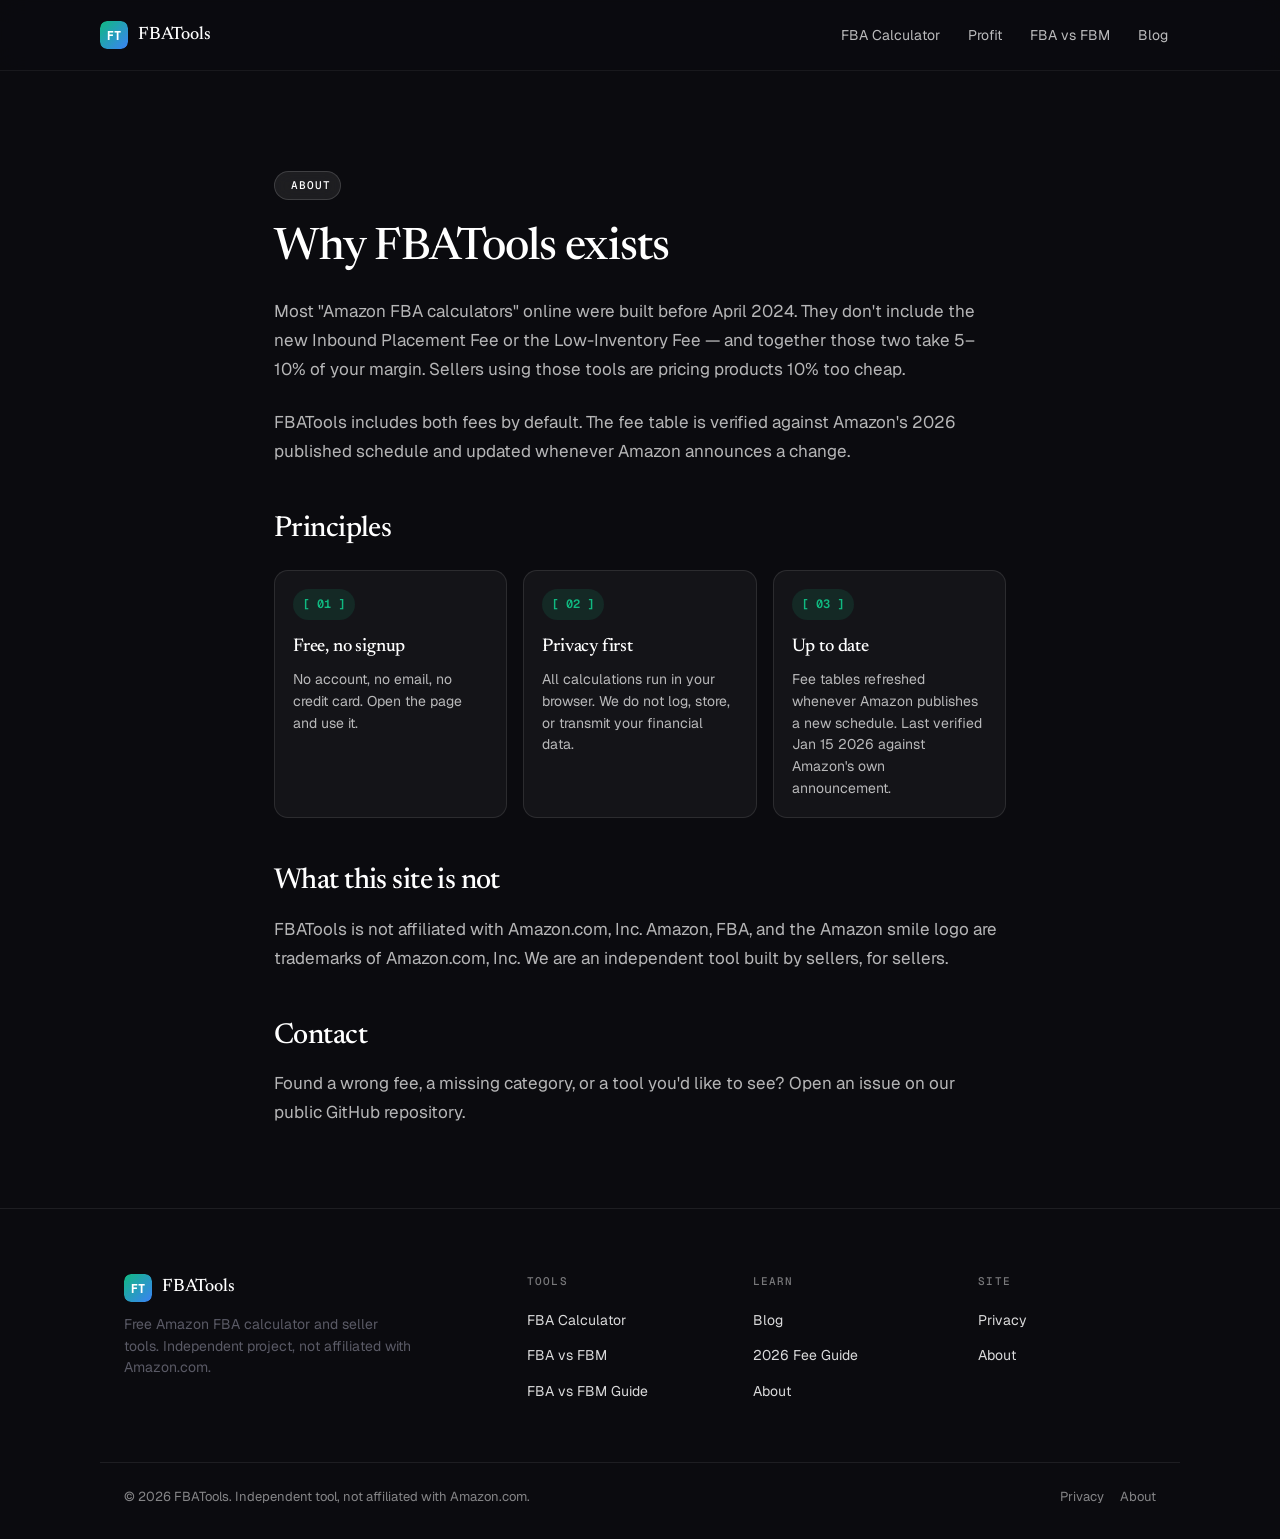
==== commit 02da67cf: "feat: dark glassmorphism theme migration from ttcalc.shop" ====
--- a/about/index.html
+++ b/about/index.html
@@ -2,21 +2,22 @@
 <html lang="en">
 <head>
 <meta charset="utf-8" />
-<meta name="viewport" content="width=device-width, initial-scale=1" />
+<meta name="viewport" content="width=device-width, initial-scale=1, viewport-fit=cover" />
 <title>About FBATools — Free Amazon FBA Calculators</title>
 <meta name="description" content="FBATools is an independent free tool site for Amazon FBA sellers. We make profit and fee calculators with no signup, no tracking, no nonsense." />
 <link rel="canonical" href="https://fbatools.zh.kg/about/" />
+<link rel="icon" type="image/svg+xml" href="/assets/images/logo.svg" />
 <link rel="preconnect" href="https://fonts.googleapis.com" />
 <link rel="preconnect" href="https://fonts.gstatic.com" crossorigin />
-<link rel="stylesheet" href="https://fonts.googleapis.com/css2?family=IBM+Plex+Mono:wght@400;500;600;700&family=IBM+Plex+Sans:wght@400;500;600;700&display=swap" />
+<link rel="stylesheet" href="https://fonts.googleapis.com/css2?family=Newsreader:ital,opsz,wght@0,6..72,400;0,6..72,500;0,6..72,600;1,6..72,400;1,6..72,500&family=Geist:wght@400;500;600&family=Geist+Mono:wght@400;500&display=swap" />
 <link rel="stylesheet" href="/assets/css/site.css" />
 </head>
-<body>
+<body class="home">
 <a class="skip-link" href="#main">Skip to main content</a>
 <header class="site-header">
   <div class="container header-inner">
-    <a href="/" class="logo"><span class="logo-mark">FT</span><span>FBATools</span></a>
-    <nav class="main-nav">
+    <a href="/" class="logo"><img src="/assets/images/logo.svg" alt="" /><span>FBATools</span></a>
+    <nav class="main-nav" aria-label="Primary">
       <a href="/tools/fba-calculator/">FBA Calculator</a>
       <a href="/tools/profit-calculator/">Profit</a>
       <a href="/tools/fba-vs-fbm/">FBA vs FBM</a>
@@ -24,62 +25,50 @@
     </nav>
   </div>
 </header>
-<main id="main" class="container" style="padding:var(--s-7) 0; max-width:780px;">
-  <span class="eyebrow">About</span>
-  <h1>Why FBATools exists</h1>
-  <p>Most "Amazon FBA calculators" online were built before April 2024. They don't include the new Inbound Placement Fee or the Low-Inventory Fee — and together those two take 5–10% of your margin. Sellers using those tools are pricing products 10% too cheap.</p>
-  <p>FBATools includes both fees by default. The fee table is verified against Amazon's 2026 published schedule and updated whenever Amazon announces a change.</p>
+<main id="main" class="home-section dark" style="padding: 96px 0 64px;">
+  <div class="container" style="max-width:780px;">
+    <span class="eyebrow"><span class="dot"></span> About</span>
+    <h1 class="section-title" style="color:#fff; margin-bottom:24px;">Why FBATools exists</h1>
+    <p style="color:rgba(255,255,255,0.7); line-height:1.7; font-size:17px; margin-bottom:24px;">Most "Amazon FBA calculators" online were built before April 2024. They don't include the new Inbound Placement Fee or the Low-Inventory Fee &mdash; and together those two take 5&ndash;10% of your margin. Sellers using those tools are pricing products 10% too cheap.</p>
+    <p style="color:rgba(255,255,255,0.7); line-height:1.7; font-size:17px; margin-bottom:48px;">FBATools includes both fees by default. The fee table is verified against Amazon's 2026 published schedule and updated whenever Amazon announces a change.</p>
 
-  <h2 style="margin-top:var(--s-6);">Principles</h2>
-  <div class="features" style="margin-top:var(--s-4);">
-    <div class="feature"><div class="icon">[ 01 ]</div><h3>Free, no signup</h3><p>No account, no email, no credit card. Open the page and use it.</p></div>
-    <div class="feature"><div class="icon">[ 02 ]</div><h3>Privacy first</h3><p>All calculations run in your browser. We do not log, store, or transmit your financial data.</p></div>
-    <div class="feature"><div class="icon">[ 03 ]</div><h3>Up to date</h3><p>Fee tables refreshed whenever Amazon publishes a new schedule. Last verified Jan 15 2026 against Amazon's own announcement.</p></div>
+    <h2 class="section-title" style="color:#fff; font-size:1.8rem; margin-bottom:24px;">Principles</h2>
+    <div class="features" style="margin-bottom:48px;">
+      <div class="feature"><div class="icon">[ 01 ]</div><h3>Free, no signup</h3><p>No account, no email, no credit card. Open the page and use it.</p></div>
+      <div class="feature"><div class="icon">[ 02 ]</div><h3>Privacy first</h3><p>All calculations run in your browser. We do not log, store, or transmit your financial data.</p></div>
+      <div class="feature"><div class="icon">[ 03 ]</div><h3>Up to date</h3><p>Fee tables refreshed whenever Amazon publishes a new schedule. Last verified Jan 15 2026 against Amazon's own announcement.</p></div>
+    </div>
+
+    <h2 class="section-title" style="color:#fff; font-size:1.8rem; margin-bottom:16px;">What this site is not</h2>
+    <p style="color:rgba(255,255,255,0.7); line-height:1.7; font-size:17px; margin-bottom:48px;">FBATools is not affiliated with Amazon.com, Inc. Amazon, FBA, and the Amazon smile logo are trademarks of Amazon.com, Inc. We are an independent tool built by sellers, for sellers.</p>
+
+    <h2 class="section-title" style="color:#fff; font-size:1.8rem; margin-bottom:16px;">Contact</h2>
+    <p style="color:rgba(255,255,255,0.7); line-height:1.7; font-size:17px;">Found a wrong fee, a missing category, or a tool you'd like to see? Open an issue on our public GitHub repository.</p>
   </div>
-
-  <h2 style="margin-top:var(--s-6);">What this site is not</h2>
-  <p>FBATools is not affiliated with Amazon.com, Inc. Amazon, FBA, and the Amazon smile logo are trademarks of Amazon.com, Inc. We are an independent tool built by sellers, for sellers.</p>
-
-  <h2 style="margin-top:var(--s-6);">Contact</h2>
-  <p>Found a wrong fee, a missing category, or a tool you'd like to see? Open an issue on our public GitHub repository.</p>
 </main>
 <footer class="site-footer">
-  <div class="container">
-    <div class="footer-grid">
-      <div>
-        <a class="logo" href="/">
-          <span class="logo-mark">FT</span>
-          <span>FBATools</span>
-        </a>
-        <p class="dim">Free Amazon FBA calculator &amp; seller tools.</p>
-      </div>
-      <div>
-        <h4>tools</h4>
-        <ul>
-          <li><a href="/tools/fba-calculator/">FBA Calculator</a></li>
-          <li><a href="/tools/profit-calculator/">Profit Calculator</a></li>
-          <li><a href="/tools/fba-vs-fbm/">FBA vs FBM</a></li>
-        </ul>
-      </div>
-      <div>
-        <h4>learn</h4>
-        <ul>
-          <li><a href="/blog/">Blog</a></li>
-          <li><a href="/blog/amazon-fba-fees-2026/">2026 Fee Guide</a></li>
-          <li><a href="/about/">About</a></li>
-        </ul>
-      </div>
-      <div>
-        <h4>site</h4>
-        <ul>
-          <li><a href="/privacy/">Privacy</a></li>
-          <li><a href="https://github.com/qq136692547-cmyk/fbatools-site">Source</a></li>
-          <li><a href="https://github.com/qq136692547-cmyk/fbatools-site/issues">Feedback</a></li>
-        </ul>
-      </div>
+  <div class="footer-grid">
+    <div class="footer-brand">
+      <a class="logo" href="/"><img src="/assets/images/logo.svg" alt="" /><span>FBATools</span></a>
+      <p>Free Amazon FBA calculator and seller tools. Independent project, not affiliated with Amazon.com.</p>
     </div>
-    <p class="copyright">© 2026 FBATools. Independent tool — not affiliated with Amazon.com.</p>
+    <div class="footer-col">
+      <h4>Tools</h4>
+      <ul><li><a href="/tools/fba-calculator/">FBA Calculator</a></li><li><a href="/tools/profit-calculator/">FBA vs FBM</a></li><li><a href="/tools/fba-vs-fbm/">FBA vs FBM Guide</a></li></ul>
+    </div>
+    <div class="footer-col">
+      <h4>Learn</h4>
+      <ul><li><a href="/blog/">Blog</a></li><li><a href="/blog/amazon-fba-fees-2026/">2026 Fee Guide</a></li><li><a href="/about/">About</a></li></ul>
+    </div>
+    <div class="footer-col">
+      <h4>Site</h4>
+      <ul><li><a href="/privacy/">Privacy</a></li><li><a href="/about/">About</a></li></ul>
+    </div>
   </div>
+  <p class="copyright">
+    <span>&copy; 2026 FBATools. Independent tool, not affiliated with Amazon.com.</span>
+    <span class="links"><a href="/privacy/">Privacy</a><a href="/about/">About</a></span>
+  </p>
 </footer>
 </body>
-</html>+</html>
--- a/assets/css/site.css
+++ b/assets/css/site.css
@@ -1,509 +1,1353 @@
-﻿/* ============================================================
-   FBATools 閳?visual system
-   High-density editorial / tool-feel.
-   Deliberately avoids the three AI-default looks:
-   1. Cream + terracotta serif (generic)
-   2. Black + acid-green (cliched)
-   3. Hairline-rule broadsheet (overdone)
-   Instead: charcoal + ember + monospace data.
+/* ============================================================
+   FBATools — Dark Glassmorphism Theme
+   2026-07-10 v4 — aligned with ttcalc.shop design language
+   Brand: emerald-green + blue accent on dark glass
    ============================================================ */
 
 :root {
-  /* Color tokens (4 hex values) */
-  --bg:        #0E1116;  /* near-black, slight blue cast */
-  --surface:   #161B22;  /* one step up for cards */
-  --surface-2: #1F2530;  /* hover, borders */
-  --ink:       #E6E8EC;  /* primary text */
-  --ink-soft:  #9BA3AF;  /* secondary text */
-  --ink-dim:   #5C6370;  /* tertiary text */
-  --accent:    #FF6B1A;  /* ember orange 閳?NOT Amazon #ff9900 */
-  --accent-2:  #FFB454;  /* hover, lighter ember */
-  --line:      #252A33;  /* hairlines, dividers */
-  --good:      #4ADE80;
-  --bad:       #F87171;
-
-  /* Type */
-  --font-display: 'IBM Plex Mono', ui-monospace, 'SF Mono', Menlo, Consolas, monospace;
-  --font-body:    'IBM Plex Sans', -apple-system, BlinkMacSystemFont, 'Segoe UI', sans-serif;
-  --font-data:    'IBM Plex Mono', ui-monospace, 'SF Mono', monospace;
-
-  /* Spacing scale (4px base) */
+  --bg:           #FBFBFA;
+  --surface:      #FFFFFF;
+  --surface-soft: #F7F6F3;
+  --ink:          #2F3437;
+  --ink-soft:     #787774;
+  --ink-dim:      #B4B2AD;
+  --line:         #EAEAEA;
+  --line-soft:    #F0EFEC;
+  --accent:       #111111;
+  --accent-2:     #333333;
+
+  --font-display: 'Newsreader', 'Lyon Text', 'Instrument Serif', Georgia, serif;
+  --font-body:    'Geist', 'Inter Tight', -apple-system, BlinkMacSystemFont, 'Segoe UI', sans-serif;
+  --font-mono:    'Geist Mono', 'JetBrains Mono', ui-monospace, 'SF Mono', Menlo, monospace;
+
+  --r-sm: 4px;
+  --r-md: 6px;
+  --r-lg: 12px;
+
   --s-1: 4px; --s-2: 8px; --s-3: 12px; --s-4: 16px;
-  --s-5: 24px; --s-6: 32px; --s-7: 48px; --s-8: 64px;
-
-  --radius: 4px;  /* sharp 閳?tool-feel */
-  --max-w: 1180px;
+  --s-5: 24px; --s-6: 32px; --s-7: 48px; --s-8: 64px; --s-9: 96px; --s-10: 128px;
+
+  --max-w: 1080px;
+  --content-w: 720px;
+}
+
+/* ----- Home page theme overrides (gradient + dark hero) ----- */
+body.home {
+  --bg:           #0B0B0F;
+  --surface:      #FFFFFF;
+  --surface-soft: #F7F6F3;
+  --ink:          #111114;
+  --ink-soft:     #5A5A66;
+  --ink-dim:      #9B9BAA;
+  --line:         #ECECEC;
+  --line-soft:    #F4F4F2;
+  --accent:       #111114;
+  --accent-2:     #333339;
+  --font-display: 'Newsreader', 'Lyon Text', 'Instrument Serif', Georgia, serif;
+  --font-body:    'Geist', 'Inter Tight', -apple-system, BlinkMacSystemFont, 'Segoe UI', sans-serif;
+  --font-mono:    'Geist Mono', 'JetBrains Mono', ui-monospace, 'SF Mono', Menlo, monospace;
 }
 
 * { box-sizing: border-box; }
 html, body { margin: 0; padding: 0; }
-html { scroll-behavior: smooth; }
-
+html {
+  scroll-behavior: smooth;
+  -webkit-text-size-adjust: 100%;
+}
 body {
   font-family: var(--font-body);
   font-size: 16px;
-  line-height: 1.65;
+  line-height: 1.6;
   color: var(--ink);
   background: var(--bg);
   -webkit-font-smoothing: antialiased;
   -moz-osx-font-smoothing: grayscale;
-  font-feature-settings: 'cv11', 'ss01';
-}
-
-a { color: var(--accent-2); text-decoration: none; transition: color .12s ease; }
-a:hover { color: var(--accent); }
-
-h1, h2, h3, h4 { line-height: 1.2; margin: 0 0 var(--s-3); color: var(--ink); font-weight: 600; }
-h1 { font-family: var(--font-display); font-size: 2.4rem; letter-spacing: -.02em; font-weight: 600; }
-h2 { font-size: 1.35rem; letter-spacing: -.01em; }
-h3 { font-size: 1.05rem; }
-h4 { font-size: .9rem; text-transform: uppercase; letter-spacing: .08em; color: var(--ink-soft); }
-
-p { margin: 0 0 var(--s-3); }
-
-.container { max-width: var(--max-w); margin: 0 auto; padding: 0 var(--s-5); }
-
-/* ========== HEADER (sticky, monospace) ========== */
+  text-rendering: optimizeLegibility;
+}
+a {
+  color: inherit;
+  text-decoration: none;
+  text-underline-offset: 3px;
+  text-decoration-thickness: 1px;
+  transition: color .15s ease;
+}
+a:hover { color: var(--accent); text-decoration: underline; text-decoration-color: var(--line); }
+::selection { background: #111; color: #fff; }
+body.home ::selection { background: #10B981; color: #fff; }
+img, svg { display: block; max-width: 100%; height: auto; }
+
+/* ---------- Skip link ---------- */
+.skip-link {
+  position: absolute;
+  top: -40px;
+  left: 16px;
+  padding: 8px 14px;
+  background: var(--accent);
+  color: #fff;
+  border-radius: var(--r-sm);
+  font-size: 14px;
+  z-index: 100;
+  transition: top .15s ease;
+}
+.skip-link:focus { top: 16px; }
+
+/* ---------- Layout ---------- */
+.container {
+  max-width: var(--max-w);
+  margin: 0 auto;
+  padding: 0 24px;
+}
+main { scroll-margin-top: 80px; }
+
+/* ---------- Header ---------- */
 .site-header {
-  background: rgba(14, 17, 22, .92);
-  backdrop-filter: blur(8px);
-  -webkit-backdrop-filter: blur(8px);
-  border-bottom: 1px solid var(--line);
-  position: sticky; top: 0; z-index: 50;
-}
-.header-inner { display: flex; align-items: center; justify-content: space-between; padding: var(--s-3) var(--s-5); }
+  position: sticky;
+  top: 0;
+  z-index: 50;
+  background: rgba(251, 251, 250, 0.85);
+  -webkit-backdrop-filter: saturate(140%) blur(8px);
+  backdrop-filter: saturate(140%) blur(8px);
+  border-bottom: 1px solid var(--line-soft);
+}
+body.home .site-header {
+  background: rgba(11, 11, 15, 0.55);
+  border-bottom: 1px solid rgba(255, 255, 255, 0.06);
+  -webkit-backdrop-filter: saturate(160%) blur(14px);
+  backdrop-filter: saturate(160%) blur(14px);
+}
+.header-inner {
+  display: flex;
+  align-items: center;
+  justify-content: space-between;
+  padding: 18px 0;
+}
+body.home .header-inner { padding: 16px 0; }
 .logo {
-  display: flex; align-items: center; gap: var(--s-2);
-  color: var(--ink); font-family: var(--font-display);
-  font-weight: 600; font-size: 1rem;
-}
-.logo:hover { color: var(--accent); text-decoration: none; }
-.logo img { display: block; }
-.logo-mark {
-  width: 24px; height: 24px;
-  background: var(--accent);
-  border-radius: 3px;
+  display: inline-flex;
+  align-items: center;
+  gap: 10px;
+  font-family: var(--font-display);
+  font-weight: 500;
+  font-size: 18px;
+  letter-spacing: -0.01em;
+  color: var(--ink);
+}
+body.home .logo { color: #fff; }
+.logo img, .logo svg { width: 28px; height: 28px; border-radius: 7px; }
+.logo .logo-mark {
   display: inline-flex; align-items: center; justify-content: center;
-  color: var(--bg); font-weight: 700; font-size: .8rem;
-  font-family: var(--font-display);
-}
-.main-nav { display: flex; gap: var(--s-5); }
+  width: 28px; height: 28px; border-radius: 7px;
+  background: linear-gradient(135deg, #10B981, #3B82F6);
+  color: #fff; font-family: var(--font-mono); font-size: 12px; font-weight: 600;
+}
+.main-nav {
+  display: flex;
+  gap: 4px;
+  font-size: 14px;
+}
 .main-nav a {
   color: var(--ink-soft);
+  padding: 8px 12px;
+  border-radius: var(--r-sm);
+  transition: color .15s ease, background .15s ease;
+  text-decoration: none;
+}
+.main-nav a:hover {
+  color: var(--ink);
+  background: var(--surface-soft);
+  text-decoration: none;
+}
+.main-nav a[aria-current="page"] {
+  color: var(--ink);
+  background: var(--surface-soft);
+}
+body.home .main-nav a { color: rgba(255, 255, 255, 0.72); }
+body.home .main-nav a:hover { color: #fff; background: rgba(255, 255, 255, 0.08); }
+body.home .main-nav a[aria-current="page"] { color: #fff; background: rgba(255, 255, 255, 0.1); }
+
+@media (max-width: 640px) {
+  .main-nav { gap: 0; }
+  .main-nav a { padding: 6px 8px; font-size: 13px; }
+  .header-inner { padding: 14px 0; }
+}
+
+/* ---------- Subpage primitives ---------- */
+.eyebrow {
+  display: inline-flex;
+  align-items: center;
+  gap: 6px;
+  font-family: var(--font-mono);
+  font-size: 11px;
+  font-weight: 500;
+  text-transform: uppercase;
+  letter-spacing: 0.08em;
+  color: var(--tag-green-fg, #346538);
+  background: var(--tag-green-bg, #EDF3EC);
+  padding: 5px 10px;
+  border-radius: 9999px;
+  margin-bottom: var(--s-5);
+}
+body.home .eyebrow {
+  color: #fff;
+  background: rgba(255, 255, 255, 0.08);
+  border: 1px solid rgba(255, 255, 255, 0.15);
+  backdrop-filter: blur(10px);
+  -webkit-backdrop-filter: blur(10px);
+}
+
+/* ============================================================
+   HOME PAGE — dark glassmorphism
+   ============================================================ */
+body.home { color: #111114; overflow-x: hidden; }
+
+.hero-v3 {
+  position: relative;
+  padding: 140px 0 100px;
+  color: #fff;
+  text-align: center;
+  isolation: isolate;
+  overflow: hidden;
+}
+.hero-v3::before {
+  content: "";
+  position: absolute; inset: 0;
+  z-index: -2;
+  background:
+    radial-gradient(80% 60% at 50% 0%, var(--hero-glow-1, #10B981) 0%, transparent 60%),
+    radial-gradient(60% 50% at 15% 30%, var(--hero-glow-2, #3B82F6) 0%, transparent 55%),
+    radial-gradient(70% 60% at 90% 40%, var(--hero-glow-3, #8B5CF6) 0%, transparent 60%),
+    radial-gradient(80% 50% at 50% 100%, var(--hero-glow-4, #1E1B4B) 0%, transparent 70%),
+    linear-gradient(180deg, #0B0B0F 0%, #14121E 60%, #0B0B0F 100%);
+}
+.hero-v3::after {
+  content: "";
+  position: absolute; inset: 0;
+  z-index: -1;
+  background-image:
+    radial-gradient(rgba(255, 255, 255, 0.06) 1px, transparent 1px);
+  background-size: 22px 22px;
+  mask-image: radial-gradient(ellipse 80% 60% at 50% 35%, #000 30%, transparent 80%);
+  -webkit-mask-image: radial-gradient(ellipse 80% 60% at 50% 35%, #000 30%, transparent 80%);
+  pointer-events: none;
+}
+.hero-v3 .container { max-width: 1180px; }
+
+.hero-eyebrow {
+  display: inline-flex;
+  align-items: center;
+  gap: 8px;
+  padding: 7px 14px 7px 8px;
+  border-radius: 9999px;
+  background: rgba(255, 255, 255, 0.08);
+  border: 1px solid rgba(255, 255, 255, 0.15);
+  backdrop-filter: blur(10px);
+  -webkit-backdrop-filter: blur(10px);
+  font-family: var(--font-mono);
+  font-size: 12px;
+  font-weight: 500;
+  color: #fff;
+  letter-spacing: 0.02em;
+}
+.hero-eyebrow .dot {
+  width: 8px; height: 8px; border-radius: 50%;
+  background: #4ADE80;
+  box-shadow: 0 0 12px #4ADE80;
+}
+.hero-title {
   font-family: var(--font-display);
-  font-size: .82rem;
-  letter-spacing: .02em;
-}
-.main-nav a:hover { color: var(--ink); text-decoration: none; }
-.main-nav a.active { color: var(--accent); }
-
-/* ========== HERO ========== */
-.hero {
-  padding: var(--s-8) 0 var(--s-7);
+  font-size: clamp(2.6rem, 6vw, 4.6rem);
+  line-height: 1.04;
+  letter-spacing: -0.025em;
+  font-weight: 500;
+  margin: 24px auto 0;
+  max-width: 980px;
+  color: #fff;
+}
+.hero-title em {
+  font-style: italic;
+  background: linear-gradient(135deg, #6EE7B7 0%, #10B981 50%, #3B82F6 100%);
+  -webkit-background-clip: text;
+  background-clip: text;
+  color: transparent;
+}
+.hero-lede {
+  font-size: clamp(1.05rem, 1.6vw, 1.2rem);
+  line-height: 1.55;
+  color: rgba(255, 255, 255, 0.78);
+  max-width: 640px;
+  margin: 20px auto 0;
+}
+.hero-cta-row {
+  display: flex;
+  gap: 12px;
+  justify-content: center;
+  margin: 32px 0 56px;
+  flex-wrap: wrap;
+}
+
+/* glass calculator preview window */
+.calc-window {
+  position: relative;
+  max-width: 880px;
+  margin: 0 auto;
+  border-radius: 16px;
+  background: linear-gradient(135deg, rgba(15, 23, 42, 0.92), rgba(30, 27, 75, 0.88));
+  border: 1px solid rgba(255, 255, 255, 0.14);
+  backdrop-filter: blur(18px) saturate(160%);
+  -webkit-backdrop-filter: blur(18px) saturate(160%);
+  box-shadow:
+    0 30px 80px -20px rgba(0, 0, 0, 0.55),
+    0 0 0 1px rgba(255, 255, 255, 0.04) inset,
+    0 1px 0 rgba(255, 255, 255, 0.1) inset;
+  overflow: hidden;
+  text-align: left;
+}
+.calc-titlebar {
+  display: flex;
+  align-items: center;
+  gap: 10px;
+  padding: 12px 16px;
+  background: rgba(0, 0, 0, 0.25);
+  border-bottom: 1px solid rgba(255, 255, 255, 0.08);
+}
+.calc-titlebar .traffic {
+  display: flex; gap: 6px;
+}
+.calc-titlebar .traffic span {
+  width: 11px; height: 11px; border-radius: 50%;
+  background: #FF5F57;
+  box-shadow: 18px 0 0 #FEBC2E, 36px 0 0 #28C840;
+}
+.calc-titlebar .calc-name {
+  font-family: var(--font-mono);
+  font-size: 12px;
+  color: rgba(255, 255, 255, 0.7);
+  margin-left: 6px;
+}
+.calc-titlebar .calc-badge {
+  margin-left: auto;
+  font-family: var(--font-mono);
+  font-size: 11px;
+  color: #4ADE80;
+  background: rgba(74, 222, 128, 0.12);
+  border: 1px solid rgba(74, 222, 128, 0.25);
+  padding: 3px 8px;
+  border-radius: 9999px;
+}
+.calc-body {
+  display: grid;
+  grid-template-columns: 1.1fr 1fr;
+  gap: 0;
+}
+@media (max-width: 720px) {
+  .calc-body { grid-template-columns: 1fr; }
+}
+.calc-inputs,
+.calc-results {
+  padding: 28px 28px 32px;
+}
+.calc-inputs { border-right: 1px solid rgba(255, 255, 255, 0.08); }
+@media (max-width: 720px) {
+  .calc-inputs { border-right: 0; border-bottom: 1px solid rgba(255, 255, 255, 0.08); }
+}
+.calc-field { margin-bottom: 16px; }
+.calc-field label {
+  display: block;
+  font-family: var(--font-mono);
+  font-size: 12px;
+  font-weight: 500;
+  text-transform: uppercase;
+  letter-spacing: 0.08em;
+  color: rgba(255, 255, 255, 0.85);
+  margin-bottom: 6px;
+}
+.calc-field .input {
+  display: flex; align-items: center;
+  background: rgba(0, 0, 0, 0.45);
+  border: 1px solid rgba(255, 255, 255, 0.12);
+  border-radius: 10px;
+  padding: 14px 18px;
+  min-height: 48px;
+  box-shadow: inset 0 1px 2px rgba(0, 0, 0, 0.3);
+  font-family: var(--font-mono);
+  font-size: 15px;
+  color: #fff;
+}
+.calc-field .input .prefix { color: rgba(255, 255, 255, 0.5); margin-right: 4px; }
+
+.calc-results {
+  display: flex; flex-direction: column;
+  background: linear-gradient(180deg, rgba(255, 255, 255, 0.06) 0%, rgba(255, 255, 255, 0.02) 100%);
+}
+.calc-result-row {
+  display: flex; justify-content: space-between; align-items: baseline;
+  padding: 10px 0;
+  border-bottom: 1px dashed rgba(255, 255, 255, 0.1);
+  font-family: var(--font-mono);
+  font-size: 14px;
+}
+.calc-result-row:last-child { border-bottom: 0; }
+.calc-result-row .lbl { color: rgba(255, 255, 255, 0.8); }
+.calc-result-row .val { color: #fff; font-weight: 500; }
+.calc-result-row.highlight {
+  margin-top: auto;
+  padding: 18px 20px;
+  border-radius: 12px;
+  background: linear-gradient(135deg, rgba(16, 185, 129, 0.18), rgba(59, 130, 246, 0.18));
+  border: 1px solid rgba(16, 185, 129, 0.4);
+  font-size: 16px;
+}
+.calc-result-row.highlight .lbl { color: #6EE7B7; font-family: var(--font-body); font-size: 13px; text-transform: uppercase; letter-spacing: 0.06em; }
+.calc-result-row.highlight .val { color: #fff; font-size: 22px; font-weight: 600; }
+
+.hero-meta {
+  margin: 32px 0 0;
+  display: inline-flex; gap: 14px; align-items: center;
+  font-family: var(--font-mono);
+  font-size: 12px;
+  color: rgba(255, 255, 255, 0.55);
+  flex-wrap: wrap;
+  justify-content: center;
+}
+.hero-meta .dot-sep { width: 4px; height: 4px; border-radius: 50%; background: rgba(255, 255, 255, 0.3); }
+
+/* ----- Buttons ----- */
+.btn {
+  display: inline-flex;
+  align-items: center;
+  gap: 8px;
+  padding: 12px 20px;
+  border-radius: 10px;
+  font-family: var(--font-body);
+  font-size: 15px;
+  font-weight: 500;
+  text-decoration: none;
+  transition: transform .15s ease, box-shadow .15s ease, background .15s ease, color .15s ease;
+  border: 1px solid transparent;
+  cursor: pointer;
+}
+.btn .arr { transition: transform .2s ease; }
+.btn:hover .arr { transform: translateX(3px); }
+
+.btn-primary {
+  background: #fff;
+  color: #111114;
+  box-shadow: 0 10px 30px -8px rgba(0, 0, 0, 0.5), 0 0 0 1px rgba(255, 255, 255, 0.5) inset;
+}
+.btn-primary:hover {
+  background: #fff;
+  color: #111114;
+  text-decoration: none;
+  transform: translateY(-1px);
+  box-shadow: 0 14px 36px -8px rgba(0, 0, 0, 0.6), 0 0 0 1px rgba(255, 255, 255, 0.5) inset;
+}
+.btn-ghost {
+  background: rgba(255, 255, 255, 0.06);
+  color: #fff;
+  border-color: rgba(255, 255, 255, 0.16);
+  backdrop-filter: blur(8px);
+}
+.btn-ghost:hover {
+  background: rgba(255, 255, 255, 0.12);
+  color: #fff;
+  text-decoration: none;
+  border-color: rgba(255, 255, 255, 0.24);
+}
+
+/* ----- Home sections ----- */
+.home-section {
+  padding: 96px 0;
+  background: #FFFFFF;
+}
+.home-section.alt { background: #F7F6F3; }
+.home-section.dark { background: #0B0B0F; color: #fff; }
+.home-section .container { max-width: 1180px; }
+
+.section-eyebrow {
+  display: inline-block;
+  font-family: var(--font-mono);
+  font-size: 12px;
+  font-weight: 500;
+  text-transform: uppercase;
+  letter-spacing: 0.12em;
+  color: var(--brand-1, #10B981);
+  margin-bottom: 16px;
+}
+.section-title {
+  font-family: var(--font-display);
+  font-size: clamp(2rem, 3.6vw, 2.8rem);
+  line-height: 1.1;
+  letter-spacing: -0.02em;
+  font-weight: 500;
+  margin: 0 0 16px;
+  max-width: 720px;
+}
+.section-sub {
+  font-size: 17px;
+  line-height: 1.55;
+  color: var(--ink-soft);
+  max-width: 640px;
+  margin: 0 0 56px;
+}
+.home-section.dark .section-title { color: #FFFFFF; }
+.home-section.dark .section-sub { color: rgba(255, 255, 255, 0.7); }
+
+/* ----- Bento grid ----- */
+.bento-v3 {
+  display: grid;
+  grid-template-columns: repeat(6, 1fr);
+  grid-auto-flow: dense;
+  gap: 16px;
+}
+@media (max-width: 900px) {
+  .bento-v3 { grid-template-columns: repeat(2, 1fr); }
+}
+.bento-card {
+  position: relative;
+  padding: 28px;
+  background: #fff;
+  border-radius: 16px;
+  border: 1px solid var(--line);
+  overflow: hidden;
+  transition: transform .2s ease, box-shadow .2s ease, border-color .2s ease;
+  min-height: 240px;
+  display: flex; flex-direction: column;
+}
+.bento-card.card-short { min-height: 200px; }
+.bento-card:hover {
+  transform: translateY(-2px);
+  box-shadow: 0 18px 40px -16px rgba(15, 15, 30, 0.18);
+  border-color: transparent;
+}
+.bento-card.span-4 { grid-column: span 4; }
+.bento-card.span-3 { grid-column: span 3; }
+.bento-card.span-2 { grid-column: span 2; }
+@media (max-width: 900px) {
+  .bento-card.span-4,
+  .bento-card.span-3,
+  .bento-card.span-2 { grid-column: span 2; }
+}
+.bento-card .num {
+  font-family: var(--font-mono);
+  font-size: 11px;
+  text-transform: uppercase;
+  letter-spacing: 0.1em;
+  color: var(--ink-soft);
+  margin-bottom: 18px;
+}
+.bento-card h3 {
+  font-family: var(--font-display);
+  font-size: 1.5rem;
+  line-height: 1.2;
+  letter-spacing: -0.015em;
+  font-weight: 500;
+  margin: 0 0 10px;
+  color: var(--ink);
+}
+.bento-card p {
+  font-size: 15px;
+  line-height: 1.55;
+  color: var(--ink-soft);
+  margin: 0;
+}
+.bento-card .card-edge {
+  position: absolute; top: 0; left: 0; right: 0; height: 3px;
+  background: linear-gradient(90deg, var(--brand-1, #10B981), var(--brand-2, #3B82F6));
+  opacity: 0.9;
+}
+.bento-card .card-icon {
+  width: 40px; height: 40px;
+  border-radius: 10px;
+  background: linear-gradient(135deg, var(--brand-1, #10B981), var(--brand-2, #3B82F6));
+  display: flex; align-items: center; justify-content: center;
+  color: #fff;
+  margin-bottom: 18px;
+}
+.bento-card .card-icon svg { width: 20px; height: 20px; }
+
+/* ----- Tool cards grid ----- */
+.tools-v3 {
+  display: grid;
+  grid-template-columns: repeat(3, 1fr);
+  gap: 20px;
+}
+@media (max-width: 900px) {
+  .tools-v3 { grid-template-columns: repeat(2, 1fr); }
+}
+@media (max-width: 600px) {
+  .tools-v3 { grid-template-columns: 1fr; }
+}
+.tool-v3 {
+  position: relative;
+  display: flex; flex-direction: column;
+  padding: 28px;
+  background: #fff;
+  border: 1px solid var(--line);
+  border-radius: 16px;
+  text-decoration: none;
+  color: inherit;
+  transition: all .2s ease;
+  min-height: 240px;
+  transform-style: preserve-3d;
+}
+.tool-v3::before {
+  content: "";
+  position: absolute; top: 0; left: 0; right: 0; height: 3px;
+  background: var(--tool-edge, linear-gradient(90deg, #10B981, #3B82F6));
+  border-radius: 16px 16px 0 0;
+}
+.tool-v3:hover {
+  text-decoration: none;
+  transform: translateY(-4px) rotateX(1.5deg);
+  box-shadow: 0 24px 50px -20px rgba(15, 15, 30, 0.22);
+  border-color: transparent;
+}
+.tool-v3 .tool-icon {
+  width: 44px; height: 44px;
+  border-radius: 11px;
+  background: var(--tool-tint, rgba(16, 185, 129, 0.1));
+  color: var(--tool-color, #10B981);
+  display: flex; align-items: center; justify-content: center;
+  margin-bottom: 18px;
+}
+.tool-v3 .tool-icon svg { width: 22px; height: 22px; }
+.tool-v3 h3 {
+  font-family: var(--font-display);
+  font-size: 1.4rem;
+  line-height: 1.2;
+  letter-spacing: -0.015em;
+  font-weight: 500;
+  margin: 0 0 8px;
+  color: var(--ink);
+}
+.tool-v3 p {
+  font-size: 15px;
+  line-height: 1.5;
+  color: var(--ink-soft);
+  margin: 0 0 18px;
+  flex: 1;
+}
+.tool-v3 .arrow {
+  display: inline-flex; align-items: center; gap: 6px;
+  font-size: 13px; font-weight: 500;
+  color: var(--tool-color, #10B981);
+}
+.tool-v3 .arrow svg { transition: transform .2s ease; }
+.tool-v3:hover .arrow svg { transform: translateX(4px); }
+
+/* ----- FAQ (clean accordion) ----- */
+.faq-v3 {
+  max-width: 760px;
+  margin: 0 auto;
+}
+.faq-v3 details {
   border-bottom: 1px solid var(--line);
+}
+.faq-v3 summary {
+  list-style: none;
+  cursor: pointer;
+  padding: 24px 0;
+  display: flex; justify-content: space-between; align-items: center; gap: 24px;
+  font-family: var(--font-display);
+  font-size: 1.2rem;
+  line-height: 1.3;
+  letter-spacing: -0.01em;
+  font-weight: 500;
+  color: var(--ink);
+  transition: color .15s ease;
+}
+.faq-v3 summary::-webkit-details-marker { display: none; }
+.faq-v3 summary:hover { color: var(--brand-1, #10B981); }
+.faq-v3 summary .sign {
+  width: 28px; height: 28px;
+  flex-shrink: 0;
   position: relative;
-  background-image:
-    radial-gradient(circle at 80% 20%, rgba(255, 107, 26, .06) 0, transparent 40%),
-    linear-gradient(180deg, var(--bg) 0%, var(--surface) 100%);
-}
-.hero::before {
-  content: '';
-  position: absolute; top: 0; left: 0; right: 0; height: 1px;
-  background: linear-gradient(90deg, transparent, var(--accent), transparent);
-  opacity: .4;
-}
-.eyebrow {
-  display: inline-block;
-  font-family: var(--font-display);
-  font-size: .72rem;
-  letter-spacing: .14em;
+  border: 1px solid var(--line);
+  border-radius: 50%;
+  transition: all .2s ease;
+}
+.faq-v3 summary .sign::before,
+.faq-v3 summary .sign::after {
+  content: "";
+  position: absolute;
+  background: var(--ink);
+  transition: transform .25s ease;
+}
+.faq-v3 summary .sign::before {
+  top: 50%; left: 7px; right: 7px;
+  height: 1.5px;
+  transform: translateY(-50%);
+}
+.faq-v3 summary .sign::after {
+  left: 50%; top: 7px; bottom: 7px;
+  width: 1.5px;
+  transform: translateX(-50%);
+}
+.faq-v3 details[open] summary .sign::after { transform: translateX(-50%) scaleY(0); }
+.faq-v3 details[open] summary .sign { background: var(--brand-1, #10B981); border-color: var(--brand-1, #10B981); }
+.faq-v3 details[open] summary .sign::before { background: #fff; }
+.faq-v3 .answer {
+  padding: 0 0 24px;
+  font-size: 15px;
+  line-height: 1.65;
+  color: var(--ink-soft);
+  max-width: 64ch;
+}
+.home-section.dark .faq-v3 summary { color: #fff; }
+.home-section.dark .faq-v3 summary .sign { border-color: rgba(255, 255, 255, 0.2); }
+.home-section.dark .faq-v3 summary .sign::before { background: #fff; }
+.home-section.dark .faq-v3 details { border-color: rgba(255, 255, 255, 0.1); }
+.home-section.dark .faq-v3 .answer { color: rgba(255, 255, 255, 0.7); }
+
+/* ----- Trust strip ----- */
+.trust-strip {
+  display: flex; gap: 28px; flex-wrap: wrap;
+  align-items: center; justify-content: center;
+  padding: 32px 0;
+  border-top: 1px solid var(--line);
+  border-bottom: 1px solid var(--line);
+  font-family: var(--font-mono);
+  font-size: 12px;
+  color: var(--ink-soft);
+  letter-spacing: 0.04em;
+}
+.trust-strip span { display: inline-flex; align-items: center; gap: 8px; }
+.trust-strip .check { color: var(--brand-1, #10B981); }
+
+/* ----- Hero stats ----- */
+.hero-stats {
+  display: flex; flex-wrap: wrap; gap: 36px;
+  margin: 40px 0 0;
+  padding: 24px 28px;
+  background: rgba(255, 255, 255, 0.04);
+  border: 1px solid rgba(255, 255, 255, 0.08);
+  border-radius: 12px;
+  max-width: 880px; margin-left: auto; margin-right: auto;
+  font-family: var(--font-mono);
+  backdrop-filter: blur(8px);
+}
+.hero-stat { flex: 1; min-width: 120px; }
+.hero-stat .n {
+  font-size: 1.6rem; font-weight: 600; color: #fff;
+  display: block; line-height: 1.1;
+  letter-spacing: -0.02em;
+}
+.hero-stat .n .unit { font-size: .8rem; color: rgba(255,255,255,0.55); margin-left: 2px; }
+.hero-stat .l {
+  font-size: .7rem; color: rgba(255,255,255,0.55);
+  letter-spacing: .1em; text-transform: uppercase;
+  margin-top: 6px; display: block;
+}
+.hero-stat .accent { color: var(--brand-1, #10B981); }
+
+/* ----- Demo tabs ----- */
+.demo-tabs-bar {
+  display: flex; align-items: center;
+  background: rgba(0, 0, 0, 0.35);
+  border-bottom: 1px solid rgba(255, 255, 255, 0.08);
+  padding: 0 16px 0 16px;
+  gap: 4px;
+}
+.demo-tabs-bar .demo-traffic {
+  display: flex; gap: 6px;
+  padding: 12px 16px 12px 0;
+  margin-right: 4px;
+  border-right: 1px solid rgba(255, 255, 255, 0.08);
+}
+.demo-tabs-bar .demo-traffic span {
+  width: 11px; height: 11px; border-radius: 50%;
+  background: #FF5F57;
+  box-shadow: 18px 0 0 #FEBC2E, 36px 0 0 #28C840;
+}
+.demo-tab {
+  display: inline-flex; align-items: center; gap: 8px;
+  padding: 14px 16px;
+  background: transparent;
+  border: 0;
+  border-bottom: 2px solid transparent;
+  font-family: var(--font-mono);
+  font-size: 13px;
+  color: rgba(255, 255, 255, 0.6);
+  cursor: pointer;
+  white-space: nowrap;
+  transition: color .12s ease, border-color .12s ease;
+}
+.demo-tab:hover { color: rgba(255, 255, 255, 0.9); }
+.demo-tab.is-active {
+  color: #fff;
+  border-bottom-color: var(--brand-1, #10B981);
+}
+.demo-tab .demo-tab-kbd { color: rgba(255, 255, 255, 0.35); margin-left: 4px; font-size: 11px; }
+.demo-tabpanel { display: none; }
+.demo-tabpanel.is-active { display: block; animation: tabfade .25s ease; }
+@keyframes tabfade { from { opacity: 0; transform: translateY(4px); } to { opacity: 1; transform: none; } }
+
+.demo-pill {
+  display: inline-flex; align-items: center; gap: 6px;
+  padding: 3px 8px;
+  background: rgba(74, 222, 128, 0.12);
+  border: 1px solid rgba(74, 222, 128, 0.3);
+  color: #4ADE80;
+  border-radius: 9999px;
+  font-family: var(--font-mono);
+  font-size: 11px;
+  margin-left: auto;
+  padding: 12px 16px;
+}
+.demo-pill::before {
+  content: ''; width: 6px; height: 6px; border-radius: 50%;
+  background: #4ADE80; box-shadow: 0 0 6px #4ADE80;
+  animation: pulse 1.6s ease-in-out infinite;
+}
+@keyframes pulse { 0%, 100% { opacity: 1; } 50% { opacity: .35; } }
+
+/* code highlighting tokens */
+.tok-str { color: #6EE7B7; }
+.tok-num { color: #60A5FA; }
+.tok-key { color: #C084FC; }
+.tok-com { color: rgba(255, 255, 255, 0.4); font-style: italic; }
+.tok-bool { color: #F472B6; }
+.tok-pun { color: rgba(255, 255, 255, 0.6); }
+.tok-fn  { color: #FBBF24; }
+.tok-ok  { color: #4ADE80; font-weight: 600; }
+
+/* kbd badge */
+.kbd {
+  display: inline-flex; align-items: center; justify-content: center;
+  min-width: 22px; height: 22px; padding: 0 6px;
+  font-family: var(--font-mono);
+  font-size: .72rem; font-weight: 500;
+  color: #fff;
+  background: rgba(255, 255, 255, 0.1);
+  border: 1px solid rgba(255, 255, 255, 0.18);
+  border-bottom-width: 2px;
+  border-radius: 4px;
+  vertical-align: middle;
+  line-height: 1;
+}
+
+/* ----- Footer ----- */
+.site-footer {
+  border-top: 1px solid var(--line);
+  margin-top: 0;
+  padding: var(--s-8) 0 var(--s-6);
+  background: var(--surface-soft);
+}
+body.home .site-footer { background: #0B0B0F; color: rgba(255, 255, 255, 0.6); border-top: 1px solid rgba(255, 255, 255, 0.08); }
+.footer-grid {
+  max-width: var(--max-w);
+  margin: 0 auto;
+  padding: 0 24px var(--s-7);
+  display: grid;
+  grid-template-columns: 2fr 1fr 1fr 1fr;
+  gap: var(--s-7);
+}
+@media (max-width: 720px) {
+  .footer-grid { grid-template-columns: 1fr 1fr; gap: var(--s-5); }
+}
+@media (max-width: 480px) {
+  .footer-grid { grid-template-columns: 1fr; }
+}
+.footer-brand .logo { margin-bottom: var(--s-3); color: var(--ink); }
+body.home .footer-brand .logo { color: #fff; }
+.footer-brand p {
+  font-size: 14px;
+  color: var(--ink-soft);
+  margin: 0;
+  max-width: 32ch;
+  line-height: 1.55;
+}
+.footer-col h4 {
+  font-family: var(--font-mono);
+  font-size: 11px;
   text-transform: uppercase;
-  color: var(--accent);
-  margin-bottom: var(--s-3);
-  padding: var(--s-1) var(--s-2);
-  border: 1px solid var(--accent);
-  border-radius: 2px;
-}
-.hero h1 {
-  font-size: clamp(2rem, 4vw, 3rem);
-  margin-bottom: var(--s-4);
-  max-width: 18ch;
-}
-.hero h1 .accent { color: var(--accent); }
-.hero .lede {
-  max-width: 60ch;
+  letter-spacing: 0.1em;
   color: var(--ink-soft);
-  font-size: 1.05rem;
-  margin-bottom: var(--s-5);
-.hero-preview {
-  margin: var(--s-6) 0 0;
-  padding: var(--s-4);
-  background: var(--surface);
-  border: 1px solid var(--line);
-  border-radius: var(--radius);
-  max-width: 480px;
-  font-family: var(--font-data);
-}
-.pv-row {
+  margin: 0 0 var(--s-4);
+  font-weight: 500;
+}
+body.home .footer-col h4 { color: rgba(255, 255, 255, 0.45); }
+.footer-col ul { list-style: none; padding: 0; margin: 0; }
+.footer-col li { margin-bottom: 10px; }
+.footer-col a { font-size: 14px; color: var(--ink); text-decoration: none; }
+.footer-col a:hover { color: var(--accent); text-decoration: underline; text-decoration-color: var(--line); }
+body.home .footer-col a { color: rgba(255, 255, 255, 0.85); }
+body.home .footer-col a:hover { color: #fff; }
+.copyright {
+  max-width: var(--max-w);
+  margin: 0 auto;
+  padding: var(--s-5) 24px 0;
+  border-top: 1px solid var(--line);
+  font-size: 13px;
+  color: var(--ink-soft);
   display: flex;
   justify-content: space-between;
-  align-items: baseline;
-  padding: 6px 0;
-  border-bottom: 1px dashed var(--line);
-  font-size: .9rem;
-}
-.pv-row:last-child { border-bottom: 0; padding-bottom: 0; }
-.pv-row:first-child { padding-top: 0; }
-.pv-label { color: var(--ink-soft); }
-.pv-value { color: var(--ink); font-weight: 500; }
-.pv-value.accent { color: var(--accent); font-weight: 600; }
-
-.hero .meta-line {
+  flex-wrap: wrap;
+  gap: 12px;
+}
+body.home .copyright { border-top: 1px solid rgba(255, 255, 255, 0.08); color: rgba(255, 255, 255, 0.5); }
+.copyright .links { display: flex; gap: 16px; }
+.copyright .links a { color: var(--ink-soft); }
+.copyright .links a:hover { color: var(--ink); }
+body.home .copyright .links a { color: rgba(255, 255, 255, 0.5); }
+body.home .copyright .links a:hover { color: #fff; }
+
+/* ---------- Print ---------- */
+@media print {
+  body { background: #fff; color: #000; }
+  .site-header, .site-footer, .skip-link, .cta-row { display: none; }
+  a { color: #000; text-decoration: underline; }
+}
+
+/* ---------- Reduced motion ---------- */
+@media (prefers-reduced-motion: reduce) {
+  *, *::before, *::after { animation: none !important; transition: none !important; }
+  html { scroll-behavior: auto; }
+}
+
+/* ---------- Focus ---------- */
+:focus-visible {
+  outline: 2px solid var(--ink);
+  outline-offset: 2px;
+  border-radius: 2px;
+}
+body.home :focus-visible { outline-color: #fff; }
+
+/* ============================================================
+   Tool pages: dark calculator layout
+   ============================================================ */
+body.tool-calc {
+  --bg: #0B0B0F;
+  --ink: #111114;
+  --ink-soft: #9B9BAA;
+  --ink-dim: #9B9BAA;
+  --line: rgba(255, 255, 255, 0.1);
+  --line-soft: rgba(255, 255, 255, 0.06);
+  --accent: #10B981;
+  --accent-2: #3B82F6;
+  --hero-glow-1: #10B981;
+  --hero-glow-2: #3B82F6;
+  --hero-glow-3: #8B5CF6;
+  --hero-glow-4: #1E1B4B;
+  background: linear-gradient(180deg, #0B0B0F 0%, #14121E 60%, #0B0B0F 100%);
+  color: #fff;
+}
+
+body.tool-calc .site-header {
+  background: rgba(11, 11, 15, 0.55);
+  border-bottom-color: rgba(255, 255, 255, 0.06);
+  backdrop-filter: saturate(160%) blur(14px);
+  -webkit-backdrop-filter: saturate(160%) blur(14px);
+}
+body.tool-calc .logo { color: #fff; }
+body.tool-calc .main-nav a { color: rgba(255, 255, 255, 0.72); }
+body.tool-calc .main-nav a:hover { color: #fff; background: rgba(255, 255, 255, 0.08); }
+body.tool-calc .main-nav a[aria-current="page"] { color: #fff; background: rgba(255, 255, 255, 0.1); }
+
+body.tool-calc main.tool-calc-main {
+  position: relative;
+  padding: 96px 0 64px;
+  color: #fff;
+  isolation: isolate;
+  overflow: hidden;
+}
+body.tool-calc main.tool-calc-main::before {
+  content: "";
+  position: absolute; inset: 0; z-index: -2;
+  background:
+    radial-gradient(80% 60% at 50% 0%, var(--hero-glow-1, #10B981) 0%, transparent 60%),
+    radial-gradient(60% 50% at 15% 30%, var(--hero-glow-2, #3B82F6) 0%, transparent 55%),
+    radial-gradient(70% 60% at 90% 40%, var(--hero-glow-3, #8B5CF6) 0%, transparent 60%),
+    radial-gradient(80% 50% at 50% 100%, var(--hero-glow-4, #1E1B4B) 0%, transparent 70%),
+    linear-gradient(180deg, #0B0B0F 0%, #14121E 60%, #0B0B0F 100%);
+  pointer-events: none;
+}
+body.tool-calc main.tool-calc-main > .container { position: relative; }
+
+body.tool-calc .tool-header {
+  max-width: 880px;
+  margin: 0 auto 28px;
+  text-align: left;
+}
+body.tool-calc .tool-header .eyebrow {
+  display: inline-flex; align-items: center; gap: 8px;
+  padding: 7px 14px 7px 8px; border-radius: 9999px;
+  background: rgba(255, 255, 255, 0.08);
+  border: 1px solid rgba(255, 255, 255, 0.15);
+  backdrop-filter: blur(10px);
+  -webkit-backdrop-filter: blur(10px);
+  font-family: var(--font-mono); font-size: 12px; font-weight: 500;
+  color: #fff; letter-spacing: 0.02em; margin-bottom: 18px;
+}
+body.tool-calc .tool-header .eyebrow .dot {
+  width: 8px; height: 8px; border-radius: 50%;
+  background: #4ADE80; box-shadow: 0 0 12px #4ADE80;
+}
+body.tool-calc .tool-header h1 {
   font-family: var(--font-display);
-  font-size: .72rem;
-  letter-spacing: .08em;
-  text-transform: uppercase;
-  color: var(--ink-dim);
-  margin-top: var(--s-5);
-}
-}
-.hero .meta-line .dot { color: var(--accent); margin: 0 6px; }
-
-/* ========== BUTTONS ========== */
-.btn {
-  display: inline-flex; align-items: center; gap: var(--s-2);
-  padding: 10px 18px;
-  border-radius: var(--radius);
-  font-family: var(--font-display);
-  font-size: .85rem;
-  font-weight: 500;
-  letter-spacing: .02em;
-  cursor: pointer;
-  transition: all .12s ease;
-  border: 1px solid transparent;
-}
-.btn-primary { background: var(--accent); color: var(--bg); }
-.btn-primary:hover { background: var(--accent-2); color: var(--bg); text-decoration: none; transform: translateY(-1px); box-shadow: 0 4px 12px -4px rgba(255, 107, 26, 0.4); }
-.btn-ghost { background: transparent; color: var(--ink); border-color: var(--line); }
-.btn-ghost:hover { border-color: var(--accent); color: var(--accent); text-decoration: none; }
-
-/* ========== SECTIONS ========== */
-section { padding: var(--s-7) 0; }
-.section-header { display: flex; align-items: baseline; justify-content: space-between; margin-bottom: var(--s-5); flex-wrap: wrap; gap: var(--s-3); }
-.section-header h2 { margin: 0; }
+  font-size: clamp(2rem, 4.6vw, 3.2rem);
+  line-height: 1.08; letter-spacing: -0.025em; font-weight: 500;
+  margin: 0 0 12px; color: #fff;
+}
+body.tool-calc .tool-header .subtitle {
+  color: rgba(255, 255, 255, 0.78);
+  font-size: clamp(1rem, 1.5vw, 1.15rem);
+  line-height: 1.55; max-width: 68ch; margin: 0;
+}
+
+/* form rows in dark theme */
+body.tool-calc .form-row { margin-bottom: 16px; }
+body.tool-calc .form-row label {
+  display: block; font-family: var(--font-mono); font-size: 11px; font-weight: 500;
+  text-transform: uppercase; letter-spacing: 0.08em;
+  color: rgba(255, 255, 255, 0.85); margin-bottom: 6px;
+}
+body.tool-calc .form-row input,
+body.tool-calc .form-row select {
+  width: 100%; padding: 10px 14px;
+  border: 1px solid rgba(255, 255, 255, 0.12); border-radius: 10px;
+  background: rgba(0, 0, 0, 0.45); color: #fff;
+  font-family: var(--font-mono); font-size: 15px; min-height: 48px;
+  box-shadow: inset 0 1px 2px rgba(0, 0, 0, 0.3);
+  transition: border-color .15s ease, box-shadow .15s ease;
+  -webkit-appearance: none; -moz-appearance: none; appearance: none;
+}
+body.tool-calc .form-row input::placeholder { color: rgba(255, 255, 255, 0.4); }
+body.tool-calc .form-row input:focus,
+body.tool-calc .form-row select:focus {
+  outline: none; border-color: var(--brand-1, #10B981);
+  box-shadow: 0 0 0 3px rgba(16, 185, 129, 0.2);
+}
+body.tool-calc .form-row select {
+  background-image: url("data:image/svg+xml,%3Csvg xmlns='http://www.w3.org/2000/svg' width='12' height='8' viewBox='0 0 12 8' fill='none'%3E%3Cpath d='M1 1L6 6L11 1' stroke='%23ffffff80' stroke-width='1.5' stroke-linecap='round' stroke-linejoin='round'/%3E%3C/svg%3E");
+  background-repeat: no-repeat; background-position: right 14px center; padding-right: 36px;
+}
+body.tool-calc .form-row select option { background: #1a1a2e; color: #fff; }
+body.tool-calc .form-row .hint {
+  margin-top: 6px; color: rgba(255, 255, 255, 0.45); font-size: 13px; line-height: 1.45;
+}
+
+/* result rows in dark theme */
+body.tool-calc .result-row {
+  display: flex; justify-content: space-between; align-items: center; gap: 16px;
+  padding: 12px 0; border-bottom: 1px dashed rgba(255, 255, 255, 0.1); font-size: 15px;
+}
+body.tool-calc .result-row:last-child { border-bottom: 0; }
+body.tool-calc .result-row .label { color: rgba(255, 255, 255, 0.8); }
+body.tool-calc .result-row .value {
+  font-family: var(--font-mono); font-weight: 500; color: #fff; text-align: right;
+}
+body.tool-calc .result-row.negative .value { color: #FF6B7A; }
+body.tool-calc .result-row.highlight {
+  margin-top: 12px; padding: 18px 20px; border-radius: 12px;
+  background: linear-gradient(135deg, rgba(16, 185, 129, 0.2), rgba(59, 130, 246, 0.2));
+  border: 1px solid rgba(16, 185, 129, 0.4); color: #fff;
+}
+body.tool-calc .result-row.highlight .label {
+  color: #6EE7B7; font-size: 12px; text-transform: uppercase; letter-spacing: 0.08em;
+}
+body.tool-calc .result-row.highlight .value { color: #fff; font-size: 20px; font-weight: 600; }
+@media (max-width: 480px) { body.tool-calc .result-row.highlight .value { font-size: 18px; } }
+
+/* section header in dark theme */
+body.tool-calc .section-header h2 { color: #fff; }
+body.tool-calc .section-tag { color: rgba(255, 255, 255, 0.4); }
+
+/* features in dark theme */
+body.tool-calc .features {
+  display: grid; grid-template-columns: repeat(3, 1fr); gap: 16px; margin-top: var(--s-5);
+}
+@media (max-width: 900px) { body.tool-calc .features { grid-template-columns: repeat(2, 1fr); } }
+@media (max-width: 640px) { body.tool-calc .features { grid-template-columns: 1fr; } }
+body.tool-calc .feature {
+  padding: 20px; border: 1px solid rgba(255, 255, 255, 0.1); border-radius: 14px;
+  background: rgba(255, 255, 255, 0.04);
+  transition: transform .2s ease, box-shadow .2s ease, border-color .2s ease, background .2s ease;
+}
+body.tool-calc .feature:hover {
+  transform: translateY(-2px);
+  box-shadow: 0 18px 40px -18px rgba(0, 0, 0, 0.5);
+  border-color: rgba(16, 185, 129, 0.3); background: rgba(255, 255, 255, 0.06);
+}
+body.tool-calc .feature .icon {
+  font-family: var(--font-mono); font-size: 12px; font-weight: 600;
+  color: var(--brand-1, #10B981); background: rgba(16, 185, 129, 0.12);
+  padding: 6px 10px; border-radius: 9999px; display: inline-block; margin-bottom: 12px;
+}
+body.tool-calc .feature h3 {
+  font-family: var(--font-body); font-size: 1.15rem; letter-spacing: -0.01em;
+  font-weight: 600; margin: 0 0 8px; color: #fff;
+}
+body.tool-calc .feature p { color: rgba(255, 255, 255, 0.7); font-size: 14px; line-height: 1.55; margin: 0; }
+
+/* FAQ in dark theme */
+body.tool-calc .faq details { border-bottom: 1px solid rgba(255, 255, 255, 0.1); }
+body.tool-calc .faq summary { color: #fff; }
+body.tool-calc .faq summary:hover { color: var(--brand-1, #10B981); }
+body.tool-calc .faq summary .sign { border-color: rgba(255, 255, 255, 0.2); }
+body.tool-calc .faq summary .sign::before,
+body.tool-calc .faq summary .sign::after { background: #fff; }
+body.tool-calc .faq details[open] summary .sign { border-color: var(--brand-1, #10B981); background: var(--brand-1, #10B981); }
+body.tool-calc .faq details[open] summary .sign::before,
+body.tool-calc .faq details[open] summary .sign::after { background: #fff; }
+body.tool-calc .faq details[open] summary { color: var(--brand-1, #10B981); }
+body.tool-calc .faq p { color: rgba(255, 255, 255, 0.7); }
+body.tool-calc .source-note { color: rgba(255, 255, 255, 0.4); }
+
+/* section-header + features for subpage (non-tool-calc) */
+.section-header {
+  display: flex; justify-content: space-between; align-items: baseline; gap: 16px;
+  margin-bottom: var(--s-4);
+}
+.section-header h2 {
+  font-family: var(--font-display); font-size: 1.6rem; letter-spacing: -0.015em;
+  font-weight: 500; margin: 0;
+}
 .section-tag {
-  font-family: var(--font-display);
-  font-size: .7rem;
-  letter-spacing: .14em;
-  text-transform: uppercase;
-  color: var(--ink-dim);
-}
-
-/* ========== FEATURES (data-row, not cards) ========== */
+  font-family: var(--font-mono); font-size: 12px; color: var(--ink-dim);
+  letter-spacing: 0.06em; white-space: nowrap;
+}
+
 .features {
-  display: grid;
-  grid-template-columns: repeat(3, 1fr);
-  gap: 0;
-  border: 1px solid var(--line);
-  border-radius: var(--radius);
-  overflow: hidden;
-}
+  display: grid; grid-template-columns: repeat(3, 1fr); gap: 16px; margin-top: var(--s-5);
+}
+@media (max-width: 900px) { .features { grid-template-columns: repeat(2, 1fr); } }
+@media (max-width: 640px) { .features { grid-template-columns: 1fr; } }
 .feature {
-  padding: var(--s-5);
+  padding: 18px; border: 1px solid var(--line-soft); border-radius: 14px;
   background: var(--surface);
-  border-right: 1px solid var(--line);
-  transition: background .15s ease;
-}
-.feature:hover { background: var(--surface-2); }
-}
-.feature:last-child { border-right: 0; }
-.feature h3 { color: var(--ink); margin-bottom: var(--s-2); font-family: var(--font-display); font-size: .95rem; }
-.feature p { color: var(--ink-soft); font-size: .9rem; margin: 0; }
-.feature .icon { font-family: var(--font-display); color: var(--accent); font-size: 1.1rem; margin-bottom: var(--s-3); }
-
-/* ========== TOOL GRID ========== */
-.tool-grid {
-  display: grid;
-  grid-template-columns: repeat(auto-fit, minmax(280px, 1fr));
-  gap: 1px;
-  background: var(--line);
-  border: 1px solid var(--line);
-  border-radius: var(--radius);
-  overflow: hidden;
-}
-.tool-card {
-  display: block;
-  padding: var(--s-5);
-  background: var(--surface);
-  color: var(--ink);
-  transition: background .15s ease, transform .15s ease, border-color .15s ease, box-shadow .15s ease;
-  position: relative;
-  border: 1px solid transparent;
-}
-.tool-card:hover {
-  background: var(--surface-2);
-  text-decoration: none;
+  transition: transform .2s ease, box-shadow .2s ease, border-color .2s ease;
+}
+.feature:hover {
   transform: translateY(-2px);
-  border-color: var(--accent);
-  box-shadow: 0 4px 12px -4px rgba(255, 107, 26, 0.25);
-}
-.tool-card p { color: var(--ink-soft); font-size: .88rem; margin: 0; }
-.tool-card .arrow {
-  position: absolute; top: var(--s-5); right: var(--s-5);
-  color: var(--accent);
-  font-family: var(--font-display);
-  font-size: .9rem;
-  opacity: 0;
-  transition: opacity .12s ease, transform .12s ease;
-}
-.tool-card:hover .arrow { opacity: 1; transform: translateX(2px); }
-
-/* ========== CALCULATOR ========== */
-.calc-page { padding: var(--s-6) 0 var(--s-8); }
-.calc-page h1 { font-size: 1.8rem; margin-bottom: var(--s-2); }
-.calc-page .subtitle { color: var(--ink-soft); margin-bottom: var(--s-5); font-size: .95rem; }
+  box-shadow: 0 18px 40px -18px rgba(15, 15, 30, 0.18);
+  border-color: transparent;
+}
+.feature .icon {
+  font-family: var(--font-mono); font-size: 12px; font-weight: 600;
+  color: var(--brand-1, #111114); background: var(--surface-soft);
+  padding: 6px 10px; border-radius: 9999px; display: inline-block; margin-bottom: 12px;
+}
+.feature h3 {
+  font-family: var(--font-display); font-size: 1.15rem; letter-spacing: -0.01em;
+  font-weight: 500; margin: 0 0 8px;
+}
+.feature p { color: var(--ink-soft); font-size: 14px; line-height: 1.55; margin: 0; }
+
+/* FAQ for subpage (non-tool-calc) */
+.faq { max-width: 760px; margin-top: var(--s-6); }
+.faq details { border-bottom: 1px solid var(--line); }
+.faq summary {
+  list-style: none; cursor: pointer; padding: 22px 0;
+  display: flex; justify-content: space-between; align-items: center; gap: 24px;
+  font-family: var(--font-display); font-size: 1.15rem; line-height: 1.3;
+  letter-spacing: -0.01em; font-weight: 500; color: var(--ink);
+  transition: color .15s ease;
+}
+.faq summary::-webkit-details-marker { display: none; }
+.faq summary:hover { color: var(--brand-1, #10B981); }
+.faq summary .sign {
+  width: 24px; height: 24px; border-radius: 50%; border: 1px solid var(--line);
+  position: relative; flex-shrink: 0;
+}
+.faq summary .sign::before,
+.faq summary .sign::after {
+  content: ""; position: absolute; top: 50%; left: 50%; background: var(--ink);
+  transform: translate(-50%, -50%); transition: transform .2s ease;
+}
+.faq summary .sign::before { width: 10px; height: 2px; }
+.faq summary .sign::after { width: 2px; height: 10px; }
+.faq details[open] summary .sign::after { transform: translate(-50%, -50%) rotate(90deg); }
+.faq details[open] summary .sign { border-color: var(--brand-1, #10B981); }
+.faq details[open] summary { color: var(--brand-1, #10B981); }
+.faq p { padding: 0 0 22px; color: var(--ink-soft); line-height: 1.6; }
+
+/* calc-page subpage styles (non-dark) */
+.calc-page { padding-top: var(--s-7); padding-bottom: var(--s-8); }
+.calc-page h1 {
+  font-family: var(--font-display); font-size: clamp(2rem, 4.6vw, 3.2rem);
+  line-height: 1.08; letter-spacing: -0.025em; font-weight: 500; margin: 0 0 12px;
+}
+.calc-page .subtitle {
+  color: var(--ink-soft); font-size: clamp(1rem, 1.5vw, 1.15rem);
+  line-height: 1.55; max-width: 68ch; margin: 0 0 var(--s-6);
+}
 .calc-layout {
-  display: grid;
-  grid-template-columns: 1fr 1fr;
-  gap: 0;
-  border: 1px solid var(--line);
-  border-radius: var(--radius);
-  overflow: hidden;
+  display: grid; grid-template-columns: 1fr; gap: var(--s-5);
+}
+@media (min-width: 860px) {
+  .calc-layout { grid-template-columns: 1fr 1fr; align-items: start; }
 }
 .calc-card {
-  padding: var(--s-5);
-  background: var(--surface);
-}
-.calc-card + .calc-card { border-left: 1px solid var(--line); }
-.calc-card h2 { font-family: var(--font-display); font-size: .9rem; text-transform: uppercase; letter-spacing: .08em; color: var(--ink-soft); margin-bottom: var(--s-4); }
-
-.form-row { display: flex; flex-direction: column; margin-bottom: var(--s-3); }
+  background: var(--surface); border: 1px solid var(--line); border-radius: 16px;
+  padding: 22px; box-shadow: 0 1px 2px rgba(15, 15, 30, 0.04);
+}
+.calc-card h2 {
+  font-family: var(--font-display); font-size: 1.35rem; letter-spacing: -0.015em;
+  font-weight: 500; margin: 0 0 var(--s-4);
+}
+.form-row { margin-bottom: 16px; }
 .form-row label {
-  font-family: var(--font-display);
-  font-size: .72rem;
-  letter-spacing: .06em;
-  text-transform: uppercase;
-  color: var(--ink-soft);
-  margin-bottom: 6px;
-}
-.form-row .hint { font-size: .78rem; color: var(--ink-dim); margin-top: 4px; }
-.form-row input, .form-row select {
-  padding: 9px 12px;
-  background: var(--bg);
-  border: 1px solid var(--line);
-  border-radius: var(--radius);
-  font-size: .95rem;
-  font-family: var(--font-data);
-  color: var(--ink);
-  transition: border-color .12s ease;
-  transition: border-color .15s ease;
-.form-row input:focus, .form-row select:focus {
-  outline: none;
-  border-color: var(--accent);
-  box-shadow: 0 0 0 3px rgba(255, 107, 26, .15);
-}
+  display: block; font-family: var(--font-mono); font-size: 11px; font-weight: 500;
+  text-transform: uppercase; letter-spacing: 0.08em; color: var(--ink-soft); margin-bottom: 6px;
+}
+.form-row input,
+.form-row select {
+  width: 100%; padding: 10px 12px; border: 1px solid var(--line); border-radius: 10px;
+  background: var(--surface); color: var(--ink); font-family: var(--font-mono); font-size: 15px;
+  transition: border-color .15s ease, box-shadow .15s ease;
+}
+.form-row input:focus,
+.form-row select:focus {
+  outline: none; border-color: var(--accent); box-shadow: 0 0 0 3px rgba(15, 15, 30, 0.08);
+}
+.form-row .hint { margin-top: 6px; color: var(--ink-dim); font-size: 13px; line-height: 1.45; }
 
 .result-row {
-  display: flex; justify-content: space-between; align-items: baseline;
-  padding: 8px 0;
-  border-bottom: 1px dashed var(--line);
-  font-size: .9rem;
+  display: flex; justify-content: space-between; align-items: center; gap: 16px;
+  padding: 12px 0; border-bottom: 1px solid var(--line-soft); font-size: 15px;
 }
 .result-row:last-child { border-bottom: 0; }
-.result-row .label { color: var(--ink-soft); font-family: var(--font-display); font-size: .82rem; }
-.result-row .value { font-family: var(--font-data); color: var(--ink); font-weight: 500; }
-.result-row.negative .value { color: var(--bad); }
+.result-row .label { color: var(--ink-soft); }
+.result-row .value { font-family: var(--font-mono); font-weight: 500; color: var(--ink); text-align: right; }
+.result-row.negative .value { color: #C0263A; }
 .result-row.highlight {
-  background: rgba(255, 107, 26, .12);
-  border: 1px solid var(--accent);
-  border-radius: var(--radius);
-  padding: var(--s-3);
-  padding-left: calc(var(--s-3) + 6px);
-  margin-top: var(--s-3);
-  box-shadow: inset 4px 0 0 var(--accent);
-}
-.result-row.highlight .label { color: var(--ink); font-weight: 600; }
-.result-row.highlight .value { color: var(--ink); font-size: 1.4rem; font-weight: 600; }
-
-@keyframes resultFadeIn {
-  from { opacity: 0; transform: translateY(4px); }
-  to { opacity: 1; transform: translateY(0); }
-}
-.calc-card .result-row {
-  animation: resultFadeIn .35s ease both;
-}
-.calc-card .result-row:nth-child(1)  { animation-delay: 0s; }
-.calc-card .result-row:nth-child(2)  { animation-delay: .04s; }
-.calc-card .result-row:nth-child(3)  { animation-delay: .08s; }
-.calc-card .result-row:nth-child(4)  { animation-delay: .12s; }
-.calc-card .result-row:nth-child(5)  { animation-delay: .16s; }
-.calc-card .result-row:nth-child(6)  { animation-delay: .20s; }
-.calc-card .result-row:nth-child(7)  { animation-delay: .24s; }
-.calc-card .result-row:nth-child(8)  { animation-delay: .28s; }
-.calc-card .result-row:nth-child(9)  { animation-delay: .32s; }
-.calc-card .result-row:nth-child(10) { animation-delay: .36s; }
-.calc-card .result-row:nth-child(11) { animation-delay: .40s; }
-.calc-card .result-row.highlight { animation-delay: .45s; }
-
-@media (max-width: 720px) {
-  h1 { font-size: 1.8rem; }
-  .hero { padding: var(--s-7) 0 var(--s-6); }
-  .calc-layout { grid-template-columns: 1fr; }
-  .calc-card + .calc-card { border-left: 0; border-top: 1px solid var(--line); }
-  .features { grid-template-columns: 1fr; }
-  .feature { border-right: 0; border-bottom: 1px solid var(--line); }
-  .feature:last-child { border-bottom: 0; }
-  .main-nav { gap: var(--s-3); font-size: .75rem; }
-  .header-inner { padding: var(--s-3) var(--s-4); }
-  .footer-grid { grid-template-columns: 1fr 1fr; gap: var(--s-4); }
-  .container { padding: 0 var(--s-4); }
-}
-
-/* ========== FAQ ========== */
-.faq details {
-  background: var(--surface);
-  border: 1px solid var(--line);
-  border-radius: var(--radius);
-  padding: var(--s-3) var(--s-4);
-  margin-bottom: var(--s-2);
-  transition: border-color .12s ease;
-}
-.faq details[open] { border-color: var(--accent); }
-.faq summary {
-  cursor: pointer;
-  font-family: var(--font-display);
-  font-size: .9rem;
-  color: var(--ink);
-  list-style: none;
-  display: flex; align-items: center; justify-content: space-between;
-}
-.faq summary::-webkit-details-marker { display: none; }
-.faq summary::-webkit-details-marker { display: none; }
-.faq summary::after {
-  content: "+";
-  color: var(--accent);
-  font-size: 1.2rem;
-  line-height: 1;
-  transition: transform .2s ease;
-  display: inline-block;
-}
-.faq details[open] summary::after { transform: rotate(45deg); }
-
-/* ========== BLOG ========== */
-.blog-list { list-style: none; padding: 0; margin: 0; }
-.blog-list li { padding: var(--s-4) 0; border-bottom: 1px solid var(--line); }
-.blog-list li:last-child { border-bottom: 0; }
-.blog-list a { font-family: var(--font-display); font-size: 1.05rem; color: var(--ink); }
-.blog-list a:hover { color: var(--accent); }
-.blog-list .meta { color: var(--ink-dim); font-family: var(--font-data); font-size: .78rem; margin-top: 4px; }
-.blog-list .desc { color: var(--ink-soft); font-size: .9rem; margin-top: 6px; }
-
-
-/* ========== ARTICLE (blog post) ========== */
-.article { max-width: 720px; margin: 0 auto; }
-.article .meta { color: var(--ink-dim); font-family: var(--font-data); font-size: .78rem; margin-bottom: var(--s-3); }
-.article h2 { margin-top: var(--s-6); }
-.article h3 { margin-top: var(--s-5); }
-.article ul, .article ol { color: var(--ink-soft); padding-left: var(--s-5); margin: 0 0 var(--s-4); }
-.article li { margin-bottom: var(--s-2); }
-.article blockquote {
-  border-left: 3px solid var(--accent);
-  padding: var(--s-2) var(--s-4);
-  margin: var(--s-4) 0;
-  color: var(--ink-soft);
-  background: var(--surface);
-}
-.article code {
-  font-family: var(--font-data);
-  font-size: .9em;
-  background: var(--surface-2);
-  padding: 2px 6px;
-  border-radius: 3px;
-}
-.article strong { color: var(--ink); }
-/* ========== FOOTER ========== */
-.site-footer {
-  border-top: 1px solid var(--line);
-  background: var(--surface);
-  padding: var(--s-6) 0 var(--s-5);
-  margin-top: var(--s-7);
-  font-size: .85rem;
-  color: var(--ink-soft);
-}
-.footer-grid {
-  display: grid;
-  grid-template-columns: 1.5fr 1fr 1fr 1fr;
-  gap: var(--s-6);
-  margin-bottom: var(--s-5);
-}
-.footer-grid h4 {
-  font-family: var(--font-display);
-  font-size: .72rem;
-  text-transform: uppercase;
-  letter-spacing: .12em;
-  color: var(--ink-soft);
-  margin: 0 0 var(--s-3);
-}
-.footer-grid ul { list-style: none; padding: 0; margin: 0; }
-.footer-grid li { margin-bottom: var(--s-2); }
-.footer-grid a { color: var(--ink-soft); font-size: .88rem; }
-.footer-grid a:hover { color: var(--accent); }
-.footer-grid .dim { color: var(--ink-soft); font-size: .82rem; margin: var(--s-2) 0 0; }
-.copyright {
-  font-family: var(--font-display);
-  font-size: .72rem;
-  color: var(--ink-dim);
-  padding-top: var(--s-4);
-  margin: 0;
-  border-top: 1px solid var(--line);
-}
-
-/* ========== Reduced motion ========== */
-@media (prefers-reduced-motion: reduce) {
-  *, *::before, *::after { animation-duration: .01ms !important; transition-duration: .01ms !important; }
-}
-
-
-main { scroll-margin-top: 80px; }
-.skip-link {
-  position: absolute;
-  top: -100px;
-  left: 0;
-  z-index: 100;
-  background: var(--accent);
-  color: var(--bg);
-  padding: var(--s-2) var(--s-3);
-  font-family: var(--font-display);
-  font-size: .85rem;
-  text-decoration: none;
-  border: 1px solid var(--accent);
-  transition: top .15s ease;
-}
-.skip-link:focus { top: 0; }
-/* ========== Focus visible (accessibility) ========== */
-:focus-visible {
-  outline: 2px solid var(--accent);
-  outline-offset: 2px;
-}
-
-/* ========== Selection ========== */
-::selection { background: var(--accent); color: var(--bg); }
-
-/* ========== SCROLLBAR (dark theme) ========== */
-html {
-  scrollbar-color: var(--line) var(--bg);
-  scrollbar-width: thin;
-}
-::-webkit-scrollbar { width: 10px; height: 10px; }
-::-webkit-scrollbar-track { background: var(--bg); }
-::-webkit-scrollbar-thumb { background: var(--line); border-radius: 4px; border: 2px solid var(--bg); }
-::-webkit-scrollbar-thumb:hover { background: var(--surface-2); }
-
-/* ========== PRINT ========== */
-@media print {
-  body { background: #fff; color: #000; font-size: 12pt; }
-  .site-header, .site-footer, .skip-link, .meta-line, .btn { display: none !important; }
-  .calc-card, .calc-layout { border: 1px solid #ccc !important; box-shadow: none !important; }
-  .result-row.highlight { background: transparent !important; border: 1px solid #000 !important; }
-  a { color: #000 !important; text-decoration: underline; }
-}
+  margin-top: 10px; padding: 16px 18px; border-radius: 14px;
+  background: linear-gradient(135deg, rgba(17, 17, 20, 0.92), rgba(45, 35, 60, 0.92));
+  border: 1px solid rgba(255, 255, 255, 0.08); color: #fff;
+}
+.result-row.highlight .label { color: rgba(255, 255, 255, 0.75); font-size: 12px; text-transform: uppercase; letter-spacing: 0.08em; }
+.result-row.highlight .value { color: #fff; font-size: 20px; font-weight: 600; }
+
+.source-note { color: var(--ink-dim); font-size: .78rem; font-family: var(--font-mono); margin-top: var(--s-4); line-height: 1.5; }
+
+/* tool-calc footer */
+body.tool-calc .site-footer { background: #0B0B0F; color: rgba(255, 255, 255, 0.6); border-top-color: rgba(255, 255, 255, 0.08); }
+body.tool-calc .footer-brand .logo { color: #fff; }
+body.tool-calc .footer-col h4 { color: rgba(255, 255, 255, 0.45); }
+body.tool-calc .footer-col a { color: rgba(255, 255, 255, 0.75); }
+body.tool-calc .footer-col a:hover { color: #fff; }
+body.tool-calc .copyright { color: rgba(255, 255, 255, 0.45); }
+
+@media (max-width: 720px) { body.tool-calc main.tool-calc-main { padding: 72px 0 48px; } }
+
+/* ===== Copy results button ===== */
+.calc-results-head {
+  display: flex; justify-content: space-between; align-items: center; margin-bottom: var(--s-2);
+}
+.calc-results-title {
+  font-family: var(--font-mono); font-size: 11px; font-weight: 500;
+  text-transform: uppercase; letter-spacing: 0.1em; color: rgba(255, 255, 255, 0.6);
+}
+.copy-results-btn {
+  font-family: var(--font-mono); font-size: 12px; font-weight: 500;
+  color: rgba(255, 255, 255, 0.85);
+  background: rgba(255, 255, 255, 0.06);
+  border: 1px solid rgba(255, 255, 255, 0.16);
+  border-radius: 8px; padding: 6px 12px; cursor: pointer;
+  transition: background .15s ease, border-color .15s ease, transform .12s ease;
+}
+.copy-results-btn:hover { background: rgba(255, 255, 255, 0.1); border-color: var(--brand-1, #10B981); }
+.copy-results-btn.copied { color: #4ADE80; border-color: #4ADE80; background: rgba(74, 222, 128, 0.08); }
+
+/* ===== Next step recommendation bar ===== */
+.nextstep { max-width: 880px; margin: var(--s-6) auto 0; }
+.nextstep-head {
+  font-family: var(--font-mono); font-size: 12px; font-weight: 500;
+  text-transform: uppercase; letter-spacing: 0.1em; color: rgba(255, 255, 255, 0.6);
+  margin-bottom: var(--s-3);
+}
+.nextstep-grid { display: grid; grid-template-columns: repeat(3, 1fr); gap: var(--s-3); }
+.nextstep-card {
+  position: relative; display: block; padding: var(--s-4);
+  background: rgba(255, 255, 255, 0.04); border: 1px solid rgba(255, 255, 255, 0.1);
+  border-radius: 12px; text-decoration: none; color: #fff;
+  transition: border-color .2s ease, background .2s ease, transform .2s ease, box-shadow .2s ease;
+}
+.nextstep-card:hover {
+  background: rgba(255, 255, 255, 0.07); border-color: var(--brand-1, #10B981);
+  transform: translateY(-2px); box-shadow: 0 12px 30px -12px rgba(0, 0, 0, 0.5);
+  text-decoration: none; color: #fff;
+}
+.nextstep-name {
+  display: block; font-family: var(--font-display); font-size: 1.05rem; font-weight: 500;
+  color: #fff; margin-bottom: 4px; padding-right: 22px; letter-spacing: -0.01em;
+}
+.nextstep-desc { display: block; font-size: 13px; color: rgba(255, 255, 255, 0.7); line-height: 1.45; }
+.nextstep-arrow {
+  position: absolute; top: var(--s-4); right: var(--s-4);
+  color: rgba(255, 255, 255, 0.4); transition: color .2s ease, transform .2s ease;
+}
+.nextstep-card:hover .nextstep-arrow { color: var(--brand-1, #10B981); transform: translateX(3px); }
+@media (max-width: 720px) { .nextstep-grid { grid-template-columns: 1fr; } }
+
+/* ===== Email subscribe ===== */
+.subscribe-form { display: flex; gap: 10px; justify-content: center; flex-wrap: wrap; }
+.subscribe-form input[type=email] {
+  flex: 1; min-width: 220px; padding: 12px 16px;
+  background: rgba(255, 255, 255, 0.06); border: 1px solid rgba(255, 255, 255, 0.16);
+  border-radius: 10px; font-family: var(--font-mono); font-size: 15px; color: #fff;
+  transition: border-color .15s ease, box-shadow .15s ease;
+}
+.subscribe-form input[type=email]::placeholder { color: rgba(255, 255, 255, 0.4); }
+.subscribe-form input[type=email]:focus {
+  outline: none; border-color: var(--brand-1, #10B981); box-shadow: 0 0 0 3px rgba(16, 185, 129, 0.2);
+}
+.subscribe-form .btn { flex-shrink: 0; }
+.subscribe-done {
+  font-family: var(--font-mono); font-size: 14px; color: #4ADE80;
+  display: none; margin-top: 16px;
+}
+.subscribe-wrap.done .subscribe-form { display: none; }
+.subscribe-wrap.done .subscribe-done { display: block; }
+
+/* blog list */
+.blog-list { list-style: none; padding: 0; margin: var(--s-5) 0 0; }
+.blog-list li {
+  padding: var(--s-4) 0; border-bottom: 1px solid var(--line-soft);
+}
+.blog-list a {
+  font-family: var(--font-display); font-size: 1.2rem; font-weight: 500;
+  color: var(--ink); text-decoration: none;
+}
+.blog-list a:hover { color: var(--brand-1, #10B981); }
+.blog-list .meta {
+  font-family: var(--font-mono); font-size: 12px; color: var(--ink-dim); margin-top: 4px;
+}
+.blog-list .desc { color: var(--ink-soft); margin-top: 6px; font-size: 15px; }
+
+/* article */
+article h2 {
+  font-family: var(--font-display); font-size: 1.6rem; letter-spacing: -0.015em;
+  font-weight: 500; margin: var(--s-6) 0 var(--s-3);
+}
+article p { color: var(--ink-soft); line-height: 1.7; margin: 0 0 var(--s-4); }
+article ul { color: var(--ink-soft); line-height: 1.7; }
+article a { color: var(--brand-1, #10B981); }
+
+/* dark theme for home subpages (about/privacy/blog) */
+body.home article h2 { color: #fff; }
+body.home article p { color: rgba(255, 255, 255, 0.7); }
+body.home article ul { color: rgba(255, 255, 255, 0.7); }
+body.home .blog-list a { color: #fff; }
+body.home .blog-list a:hover { color: var(--brand-1, #10B981); }
+body.home .blog-list .meta { color: rgba(255, 255, 255, 0.4); }
+body.home .blog-list .desc { color: rgba(255, 255, 255, 0.6); }
+body.home .feature { background: rgba(255, 255, 255, 0.04); border-color: rgba(255, 255, 255, 0.1); }
+body.home .feature:hover { border-color: rgba(16, 185, 129, 0.3); background: rgba(255, 255, 255, 0.06); }
+body.home .feature h3 { color: #fff; }
+body.home .feature p { color: rgba(255, 255, 255, 0.7); }
+body.home .feature .icon { color: var(--brand-1, #10B981); background: rgba(16, 185, 129, 0.12); }
+body.home .faq details { border-color: rgba(255, 255, 255, 0.1); }
+body.home .faq summary { color: #fff; }
+body.home .faq summary:hover { color: var(--brand-1, #10B981); }
+body.home .faq summary .sign { border-color: rgba(255, 255, 255, 0.2); }
+body.home .faq summary .sign::before,
+body.home .faq summary .sign::after { background: #fff; }
+body.home .faq details[open] summary .sign { border-color: var(--brand-1, #10B981); background: var(--brand-1, #10B981); }
+body.home .faq details[open] summary .sign::before,
+body.home .faq details[open] summary .sign::after { background: #fff; }
+body.home .faq details[open] summary { color: var(--brand-1, #10B981); }
+body.home .faq p { color: rgba(255, 255, 255, 0.7); }
+body.home .section-header h2 { color: #fff; }
+body.home .section-tag { color: rgba(255, 255, 255, 0.4); }
